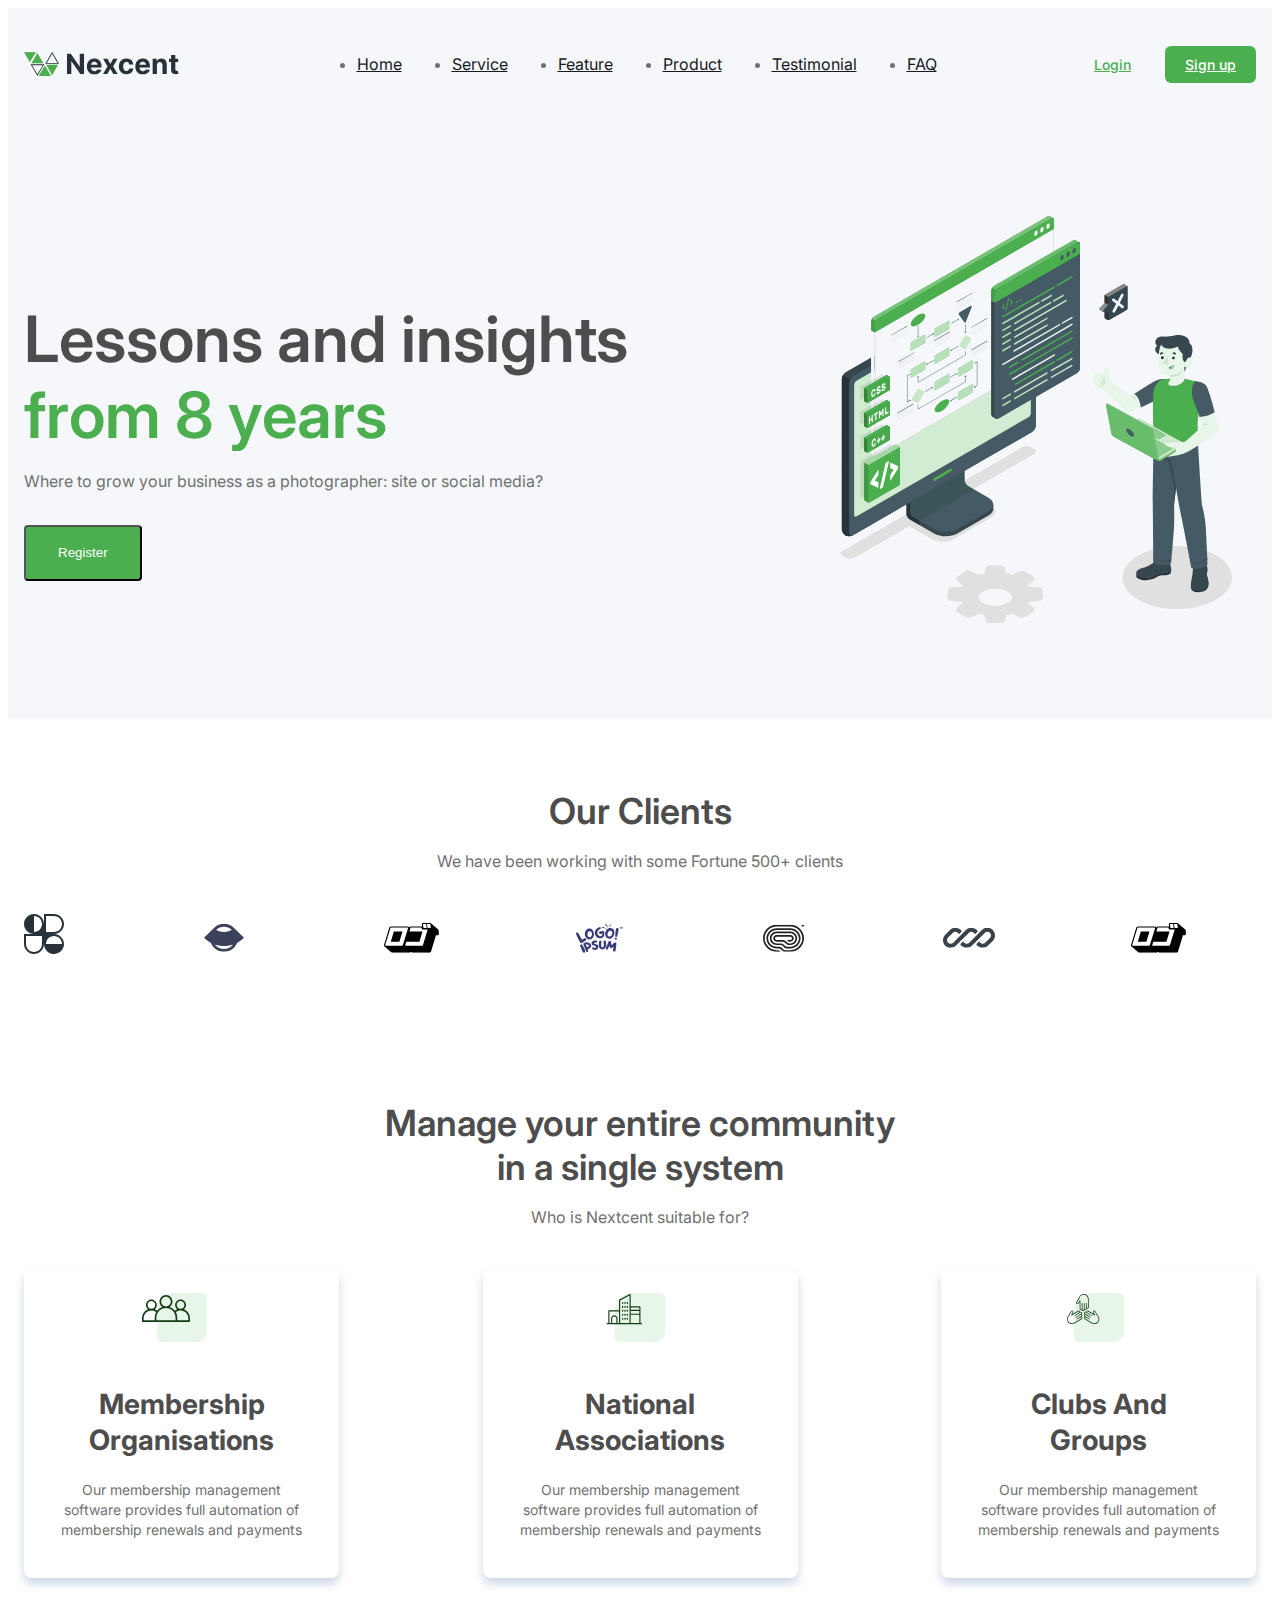
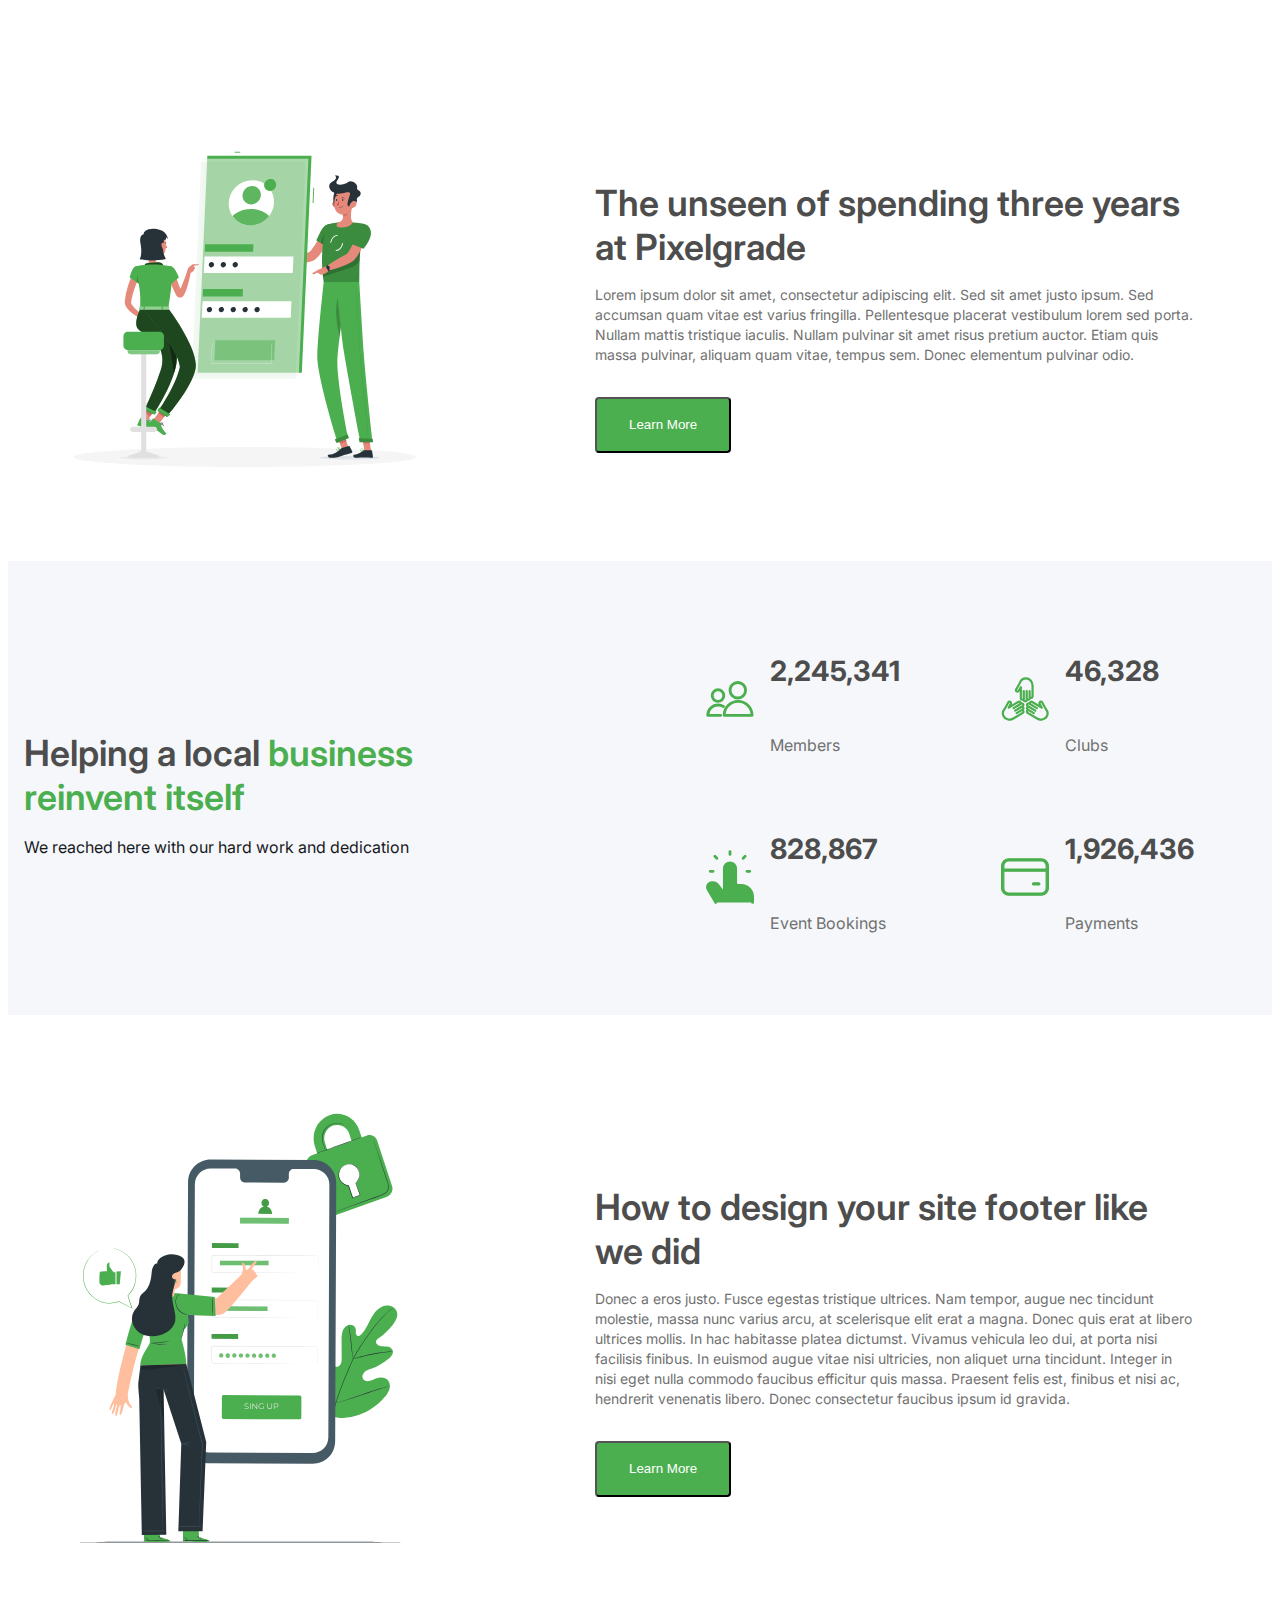
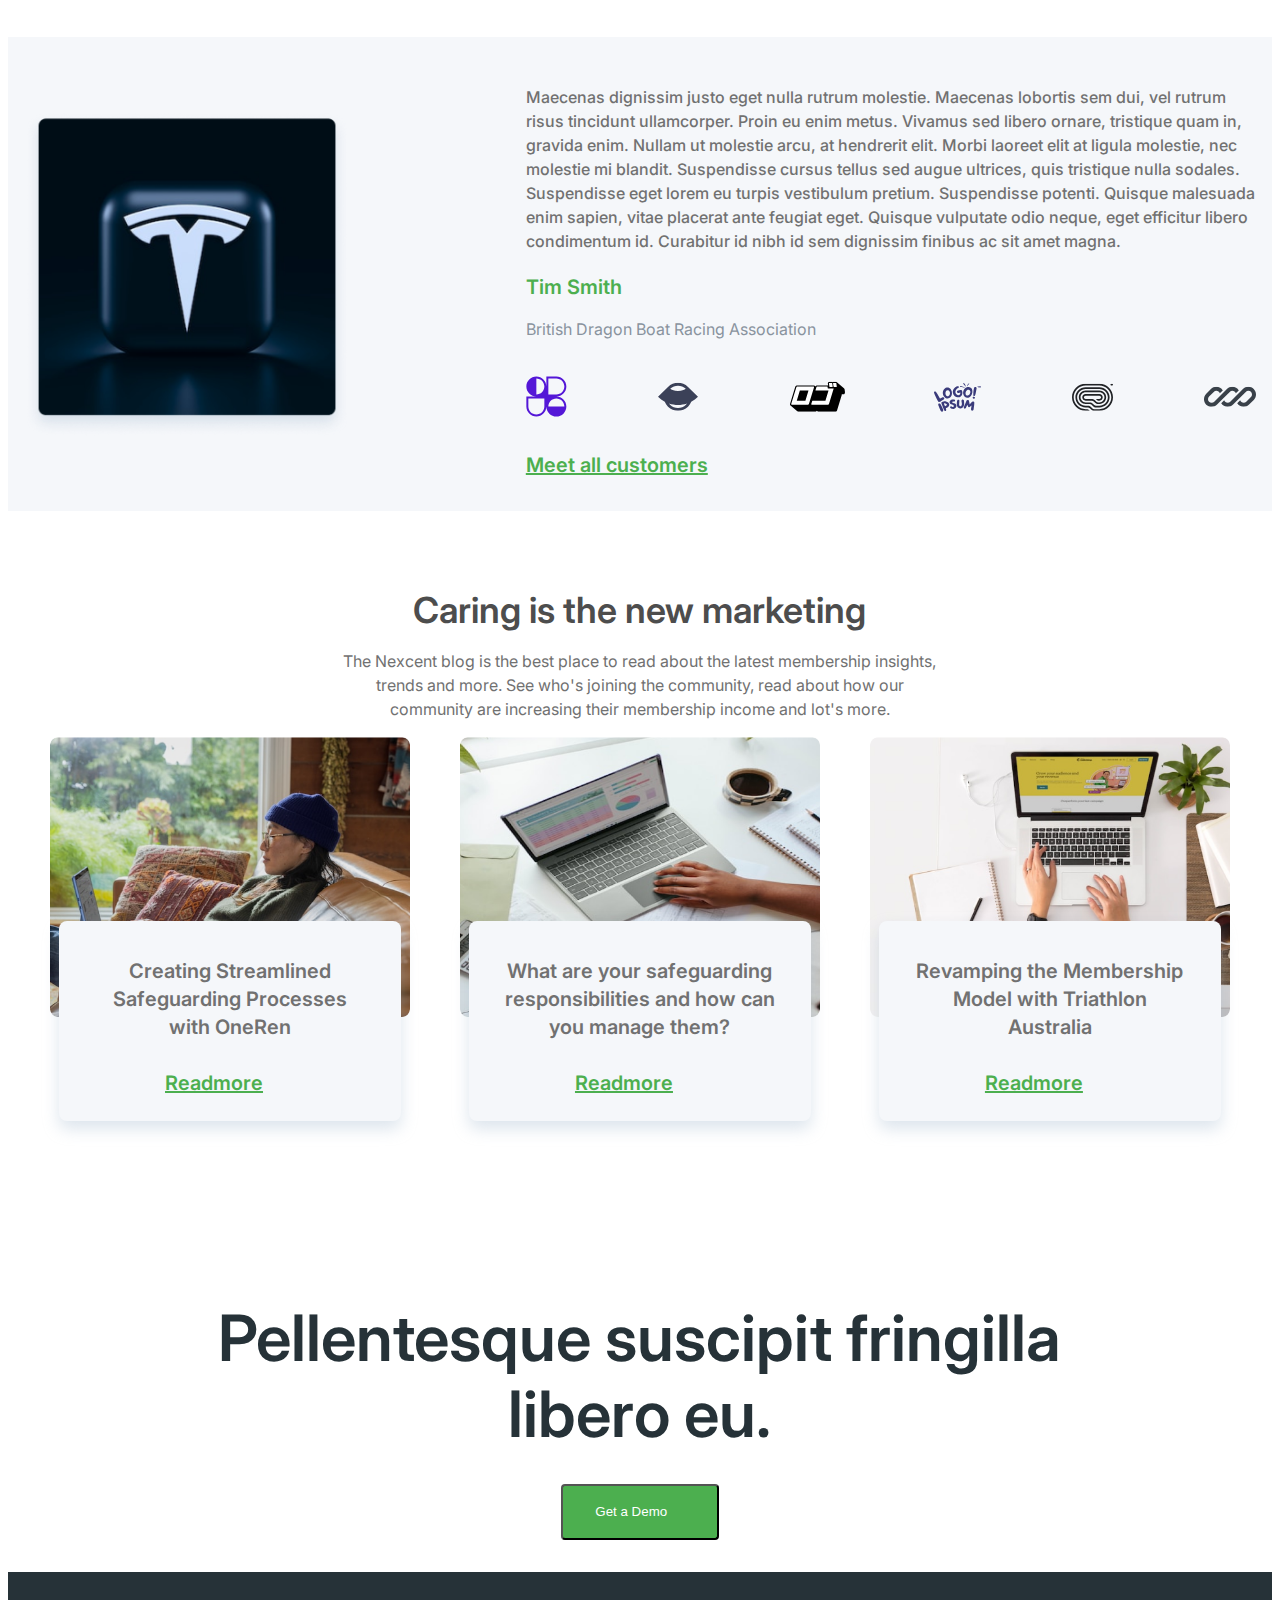
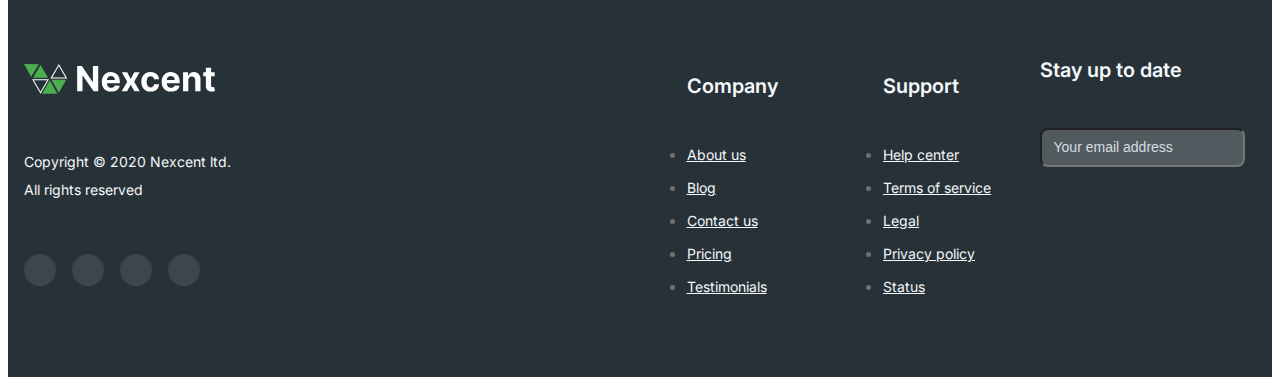
==== Nexcent/index.html @ 1ef87564 "Add files via upload" ====
<!DOCTYPE html>
<html lang="en">
    <head>
        <meta charset="UTF-8">
        <meta name="viewport" content="width=device-width, initial-scale=1.0">
        <link rel="stylesheet" href="css/style.css">
        <title>Nexcentt</title>
    </head>
    <body>
        <div class="wrapper">
            <header class="header" id="header-logo">
                <div class="header__container">
                    <img src="img/icons/Logo.svg" alt="logo"
                        class="header__logo">
                    <nav class="header__menu menu">
                        <ul class="menu__list">
                            <li class="menu__item">
                                <a href="#" class="menu__link">Home</a>
                            </li>
                            <li class="menu__item">
                                <a href="#" class="menu__link">Service</a>
                            </li>
                            <li class="menu__item">
                                <a href="#" class="menu__link">Feature</a>
                            </li>
                            <li class="menu__item">
                                <a href="#" class="menu__link">Product</a>
                            </li>
                            <li class="menu__item">
                                <a href="#" class="menu__link">Testimonial</a>
                            </li>
                            <li class="menu__item">
                                <a href="#" class="menu__link">FAQ</a>
                            </li>
                        </ul>
                    </nav>
                    <div class="header__burger">
                        <span></span>
                    </div>
                    <div class="header__login">
                        <a href="#" class="login">Login</a>
                        <a href="#" class="sign-up">Sign up</a>
                    </div>
                </div>
            </header>
            <main class="page">
                <section class="page__hero hero">
                    <div class="hero__container">
                        <div class="hero__info">
                            <h1 class="hero__title">Lessons and insights <span
                                    class="hero__title--span">from 8
                                    years</span></h1>
                            <p class="hero__text">Where to grow your business as
                                a photographer: site or social media?</p>
                            <button class="hero__button">Register</button>
                        </div>
                        <img src="img/Illustration.svg" alt="main img"
                            class="hero__img">
                    </div>
                </section>
                <section class="page__clients clients">
                    <div class="clients__container">
                        <div class="clients__info">
                            <h2 class="clients__title">Our Clients</h2>
                            <p class="clients__text">We have been working with
                                some Fortune 500+ clients</p>
                        </div>
                        <div class="clients__icons">
                            <a href="#" class="clients__icon">
                                <img src="img/icons/icon1.svg" alt="icon"
                                    class="clients__img">
                            </a>
                            <a href="#" class="clients__icon">
                                <img src="img/icons/icon2.svg" alt="icon"
                                    class="clients__img">
                            </a>
                            <a href="#" class="clients__icon">
                                <img src="img/icons/icon3.svg" alt="icon"
                                    class="clients__img">
                            </a>
                            <a href="#" class="clients__icon">
                                <img src="img/icons/icon4.svg" alt="icon"
                                    class="clients__img">
                            </a>
                            <a href="#" class="clients__icon">
                                <img src="img/icons/icon5.svg" alt="icon"
                                    class="clients__img">
                            </a>
                            <a href="#" class="clients__icon">
                                <img src="img/icons/icon6.svg" alt="icon"
                                    class="clients__img">
                            </a>
                            <a href="#" class="clients__icon">
                                <img src="img/icons/icon3.svg" alt="icon"
                                    class="clients__img">
                            </a>
                        </div>
                    </div>
                </section>
                <section class="page__comunity community">
                    <div class="community__container">
                        <div class="community__info">
                            <h2 class="community__title">Manage your entire
                                community in a single system</h2>
                            <p class="community__text">Who is Nextcent suitable
                                for?</p>
                        </div>
                        <div class="community__columns">
                            <div class="column">
                                <div class="column__shape">
                                    <img src="img/icons/people.svg"
                                        alt="people icon" class="column__icon">
                                </div>
                                <h3 class="column__title">Membership
                                    Organisations</h3>
                                <p class="column__text">Our membership
                                    management software provides full automation
                                    of membership renewals and payments</p>
                            </div>
                            <div class="column">
                                <div class="column__shape">
                                    <img src="img/icons/buildings.svg"
                                        alt="buildings icon"
                                        class="column__icon">
                                </div>
                                <h3 class="column__title">National
                                    Associations</h3>
                                <p class="column__text">Our membership
                                    management software provides full automation
                                    of membership renewals and payments</p>
                            </div>
                            <div class="column">
                                <div class="column__shape">
                                    <img src="img/icons/hands.svg"
                                        alt="hands icon" class="column__icon">
                                </div>
                                <h3 class="column__title">Clubs And Groups</h3>
                                <p class="column__text">Our membership
                                    management software provides full automation
                                    of membership renewals and payments</p>
                            </div>
                        </div>
                    </div>
                </section>
                <section class="page__info info">
                    <div class="info__container">
                        <img src="img/mobile-login.svg" alt="login image"
                            class="info__img">
                        <div class="info__info">
                            <h2 class="info__title">The unseen of spending three
                                years at Pixelgrade</h2>
                            <p class="info__text">Lorem ipsum dolor sit amet,
                                consectetur adipiscing elit. Sed sit amet justo
                                ipsum. Sed accumsan quam vitae est varius
                                fringilla. Pellentesque placerat vestibulum
                                lorem sed porta. Nullam mattis tristique
                                iaculis. Nullam pulvinar sit amet risus pretium
                                auctor. Etiam quis massa pulvinar, aliquam quam
                                vitae, tempus sem. Donec elementum pulvinar
                                odio.
                            </p>
                            <button class="info__button">Learn More</button>
                        </div>
                    </div>
                </section>
                <section class="page__business business">
                    <div class="business__container">
                        <div class="business__text">
                            <h2 class="business__title">Helping a local
                                <span>business reinvent itself</span></h2>
                            <p class="business__subtitle">We reached here with
                                our hard work and dedication</p>
                        </div>
                        <div class="business__info">
                            <div class="group">
                                <img src="img/icons/two_people.svg"
                                    alt="two people" class="group__img">
                                <div class="group__info">
                                    <p class="group__number" id="members">2,245,341</p>
                                    <p class="group__text">Members</p>
                                </div>
                            </div>
                            <div class="group">
                                <img src="img/icons/green_hands.svg"
                                    alt="three hands" class="group__img">
                                <div class="group__info">
                                    <p class="group__number" id="clubs">46,328</p>
                                    <p class="group__text">Clubs</p>
                                </div>
                            </div>
                            <div class="group">
                                <img src="img/icons/finger.svg" alt="finger"
                                    class="group__img">
                                <div class="group__info">
                                    <p class="group__number" id="eventBookings">828,867</p>
                                    <p class="group__text">Event Bookings</p>
                                </div>
                            </div>
                            <div class="group">
                                <img src="img/icons/wallet.svg" alt="wallet"
                                    class="group__img">
                                <div class="group__info">
                                    <p class="group__number" id="payments">1,926,436</p>
                                    <p class="group__text">Payments</p>
                                </div>
                            </div>
                        </div>
                    </div>
                </section>
                <section class="page__info info">
                    <div class="info__container">
                        <img src="img/mobile-login2.svg" alt="login image"
                            class="info__img">
                        <div class="info__info">
                            <h2 class="info__title">How to design your site
                                footer like we did</h2>
                            <p class="info__text">Donec a eros justo. Fusce
                                egestas tristique ultrices. Nam tempor, augue
                                nec tincidunt molestie, massa nunc varius arcu,
                                at scelerisque elit erat a magna. Donec quis
                                erat at libero ultrices mollis. In hac habitasse
                                platea dictumst. Vivamus vehicula leo dui, at
                                porta nisi facilisis finibus. In euismod augue
                                vitae nisi ultricies, non aliquet urna
                                tincidunt. Integer in nisi eget nulla commodo
                                faucibus efficitur quis massa. Praesent felis
                                est, finibus et nisi ac, hendrerit venenatis
                                libero. Donec consectetur faucibus ipsum id
                                gravida.
                            </p>
                            <button class="info__button">Learn More</button>
                        </div>
                    </div>
                </section>
                <section class="page__about about">
                    <div class="about__container">
                        <img src="img/tesla.png" alt="Tesla image"
                            class="about__img">
                        <div class="about__info">
                            <p class="about__text">
                                Maecenas dignissim justo eget nulla rutrum
                                molestie. Maecenas lobortis sem dui, vel rutrum
                                risus tincidunt ullamcorper. Proin eu enim
                                metus. Vivamus sed libero ornare, tristique quam
                                in, gravida enim. Nullam ut molestie arcu, at
                                hendrerit elit. Morbi laoreet elit at ligula
                                molestie, nec molestie mi blandit. Suspendisse
                                cursus tellus sed augue ultrices, quis tristique
                                nulla sodales. Suspendisse eget lorem eu turpis
                                vestibulum pretium. Suspendisse potenti. Quisque
                                malesuada enim sapien, vitae placerat ante
                                feugiat eget. Quisque vulputate odio neque, eget
                                efficitur libero condimentum id. Curabitur id
                                nibh id sem dignissim finibus ac sit amet magna.
                            </p>
                            <h3 class="about__title">Tim Smith</h3>
                            <p class="about__subtitle">British Dragon Boat
                                Racing Association</p>
                            <div class="about__links">
                                <div class="about__icons">
                                    <img src="img/icons/icon1.1.svg" alt="logo"
                                        class="about__icon">
                                    <img src="img/icons/icon2.svg" alt="logo"
                                        class="about__icon">
                                    <img src="img/icons/icon3.svg" alt="logo"
                                        class="about__icon">
                                    <img src="img/icons/icon4.svg" alt="logo"
                                        class="about__icon">
                                    <img src="img/icons/icon5.svg" alt="logo"
                                        class="about__icon">
                                    <img src="img/icons/icon6.svg" alt="logo"
                                        class="about__icon">
                                </div>
                                <a href="#" class="about__link">Meet all
                                        customers</a>
                            </div>
                        </div>
                    </div>
                </section>
                <section class="page__marketing marketing">
                    <div class="marketing__container">
                        <div class="marketing__info">
                            <h2 class="marketing__title">Caring is the new
                                marketing</h2>
                            <p class="marketing__text">
                                The Nexcent blog is the
                                best place to read about the latest membership
                                insights, trends and more. See who's joining the
                                community, read about how our community are
                                increasing their membership income and lot's
                                more.
                            </p>
                        </div>
                        <div class="marketing__cards">
                            <div class="marketing__card card">
                                <img src="img/card1.png" alt="human" class="card__img">
                                <div class="card__info">
                                    <p class="card__text">Creating Streamlined Safeguarding Processes with OneRen</p>
                                    <a href="#" class="card__link">Readmore</a>
                                </div>
                            </div>
                            <div class="marketing__card card">
                                <img src="img/card2.png" alt="macbook" class="card__img">
                                <div class="card__info">
                                    <p class="card__text">What are your safeguarding responsibilities and how can you manage them?</p>
                                    <a href="#" class="card__link">Readmore</a>
                                </div>
                            </div>
                            <div class="marketing__card card">
                                <img src="img/card3.png" alt="macbook" class="card__img">
                                <div class="card__info">
                                    <p class="card__text">Revamping the Membership Model with Triathlon Australia</p>
                                    <a href="#" class="card__link">Readmore</a>
                                </div>
                            </div>
                        </div>
                    </div>
                </section>
                <section class="page__demo demo">
                    <div class="demo__container">
                        <h2 class="demo__title">Pellentesque suscipit fringilla libero eu.</h2>
                        <button class="demo__button">Get a Demo</button>
                    </div>
                </section>
            </main>
            <footer class="footer"> 
                <div class="footer__container">
                    <div class="footer__contacts">
                        <a href="#header-logo" class="footer__logo"><img src="img/icons/footer-logo.svg" alt="logo"></a>
                        <p class="footer__text"><span>Copyright © 2020 Nexcent ltd.</span>
                            <span>All rights reserved</span>
                        </p>
                        <div class="footer__social">
                            <a href="https://www.instagram.com/" class="footer__icon"></a>
                            <a href="https://dribbble.com/" class="footer__icon"></a>
                            <a href="https://x.com/" class="footer__icon"></a>
                            <a href="https://www.youtube.com/" class="footer__icon"></a>
                        </div>
                    </div>
                    <div class="footer__info">
                        <nav class="footer__menu menu-footer">
                            <ul class="menu-footer__list">
                                <h3 class="menu-footer__title">Company</h3>
                                <li class="menu-footer__item">
                                    <a href="" class="menu-footer__link">About us</a>
                                </li>
                                <li class="menu-footer__item">
                                    <a href="" class="menu-footer__link">Blog</a>
                                </li>
                                <li class="menu-footer__item">
                                    <a href="" class="menu-footer__link">Contact us</a>
                                </li>
                                <li class="menu-footer__item">
                                    <a href="" class="menu-footer__link">Pricing</a>
                                </li>
                                <li class="menu-footer__item">
                                    <a href="" class="menu-footer__link">Testimonials</a>
                                </li>
                            </ul>
                            <ul class="menu-footer__list">
                                <h3 class="menu-footer__title">Support</h3>
                                <li class="menu-footer__item">
                                    <a href="" class="menu-footer__link">Help center</a>
                                </li>
                                <li class="menu-footer__item">
                                    <a href="" class="menu-footer__link">Terms of service</a>
                                </li>
                                <li class="menu-footer__item">
                                    <a href="" class="menu-footer__link">Legal</a>
                                </li>
                                <li class="menu-footer__item">
                                    <a href="" class="menu-footer__link">Privacy policy</a>
                                </li>
                                <li class="menu-footer__item">
                                    <a href="" class="menu-footer__link">Status</a>
                                </li>
                            </ul>
                            <form action="#" class="menu-footer__form">
                                <h3 class="menu-footer__title">Stay up to date</h3>
                                <input type="email" placeholder="Your email address" class="menu-footer__input" id="cleanInput">
                            </form>
                        </nav>
                    </div>
                </div>
            </footer>
        </div>
        <script src="js/script.js"></script>
    </body>
</html>
---- Nexcent/css/style.css ----
@charset "UTF-8";
/* Reset CSS Import */
@import url(/css/reset.css);
/* Fonts */
@import url("https://fonts.googleapis.com/css?family=Inter:regular,500,600,700&display=swap");
/* Defoult Styles */
body {
  font-family: "Inter";
  font-size: 16px;
  color: #717171;
  font-weight: 400;
}

.wrapper {
  min-height: 100%;
  overflow: clip;
  display: -webkit-box;
  display: -ms-flexbox;
  display: flex;
  -webkit-box-orient: vertical;
  -webkit-box-direction: normal;
      -ms-flex-direction: column;
          flex-direction: column;
}

.page {
  display: -webkit-box;
  display: -ms-flexbox;
  display: flex;
  -webkit-box-flex: 1;
      -ms-flex: 1 1 auto;
          flex: 1 1 auto;
  -webkit-box-orient: vertical;
  -webkit-box-direction: normal;
      -ms-flex-direction: column;
          flex-direction: column;
}

/* Adaptive Settings */
[class*=__container] {
  max-width: 1262px;
  padding-left: 15px;
  padding-right: 15px;
  margin: 0 auto;
  -webkit-box-sizing: border-box;
          box-sizing: border-box;
}

/* Breake Points */
@media (max-width: 1200px) {
  [class*=__container] {
    max-width: 970px;
  }
}
@media (max-width: 992px) {
  [class*=__container] {
    max-width: 750px;
  }
}
@media (max-width: 767px) {
  [class*=__container] {
    max-width: none;
    padding-left: 5px;
    padding-right: 5px;
  }
}
/* Приховуємо смугу прокрутки */
/* Для Webkit-браузерів (Chrome, Safari, Opera) */
/* HEADER */
.header {
  background: #F5F7FA;
}
.header__container {
  display: -webkit-box;
  display: -ms-flexbox;
  display: flex;
  -webkit-box-pack: justify;
      -ms-flex-pack: justify;
          justify-content: space-between;
  -webkit-box-align: center;
      -ms-flex-align: center;
          align-items: center;
  padding: 30px 15px;
}
.header__login {
  display: -webkit-box;
  display: -ms-flexbox;
  display: flex;
  -webkit-column-gap: 14px;
     -moz-column-gap: 14px;
          column-gap: 14px;
}

.menu__list {
  display: -webkit-box;
  display: -ms-flexbox;
  display: flex;
  -webkit-column-gap: 50px;
     -moz-column-gap: 50px;
          column-gap: 50px;
}
.menu__item {
  -webkit-transition: all 0.3s ease;
  transition: all 0.3s ease;
}
.menu__item:hover {
  -webkit-transform: scale(1.1);
      -ms-transform: scale(1.1);
          transform: scale(1.1);
  text-shadow: 0 10px 10px;
}
.menu__link {
  color: #18191F;
}

.login {
  color: #4CAF4F;
  font-size: 14px;
  font-weight: 500;
  padding: 10px 20px;
  border-radius: 6px;
  -webkit-transition: all 0.3s ease;
  transition: all 0.3s ease;
}

.sign-up {
  color: #fff;
  font-size: 14px;
  font-weight: 500;
  padding: 10px 20px;
  border-radius: 6px;
  -webkit-transition: all 0.3s ease;
  transition: all 0.3s ease;
  background-color: #4CAF4F;
}

.login:hover {
  background-color: #4CAF4F;
  color: #fff;
}

.sign-up:hover {
  -webkit-box-shadow: 0 0 0 2px #4CAF4F inset;
          box-shadow: 0 0 0 2px #4CAF4F inset;
  background: transparent;
  color: #4CAF4F;
}

/* Burger Menu*/
.header__burger {
  width: 30px;
  height: 18px;
  display: none;
  -webkit-box-orient: vertical;
  -webkit-box-direction: normal;
      -ms-flex-direction: column;
          flex-direction: column;
  z-index: 99;
  cursor: pointer;
  -webkit-box-pack: center;
      -ms-flex-pack: center;
          justify-content: center;
  -webkit-box-align: center;
      -ms-flex-align: center;
          align-items: center;
  position: relative;
}

.header__burger span {
  height: 2px;
  width: 100%;
  background-color: #18191F;
  -webkit-transition: all 0.3 ease-in;
  transition: all 0.3 ease-in;
}

.header__burger::before,
.header__burger::after {
  content: "";
  height: 2px;
  background-color: #18191F;
  position: absolute;
  width: 100%;
  -webkit-transition: all 0.3s ease-in;
  transition: all 0.3s ease-in;
}

.header__burger::before {
  top: 0px;
}

.header__burger::after {
  bottom: 0px;
}

.header__burger.active span {
  -webkit-transform: scale(0);
      -ms-transform: scale(0);
          transform: scale(0);
}

.header__burger.active::before {
  top: 50%;
  -webkit-transform: rotate(-45deg) translate(0, -50%);
      -ms-transform: rotate(-45deg) translate(0, -50%);
          transform: rotate(-45deg) translate(0, -50%);
}

.header__burger.active::after {
  top: 50%;
  -webkit-transform: rotate(45deg) translate(0, 50%);
      -ms-transform: rotate(45deg) translate(0, 50%);
          transform: rotate(45deg) translate(0, 50%);
}

@media (max-width: 992px) {
  .header__burger {
    display: -webkit-box;
    display: -ms-flexbox;
    display: flex;
  }
  .header__menu {
    display: none;
    -webkit-box-orient: vertical;
    -webkit-box-direction: normal;
        -ms-flex-direction: column;
            flex-direction: column;
    position: fixed;
    width: 100%;
    height: 100%;
    -webkit-box-align: center;
        -ms-flex-align: center;
            align-items: center;
    -webkit-box-pack: center;
        -ms-flex-pack: center;
            justify-content: center;
    top: 0;
    right: 0;
    left: 0;
    bottom: 0;
    z-index: 50;
    background-color: #4caf4f;
  }
  .header__menu.open {
    display: -webkit-box;
    display: -ms-flexbox;
    display: flex;
  }
  .menu__list {
    display: -webkit-box;
    display: -ms-flexbox;
    display: flex;
    -webkit-box-orient: vertical;
    -webkit-box-direction: normal;
        -ms-flex-direction: column;
            flex-direction: column;
    gap: 20px;
    -webkit-box-align: center;
        -ms-flex-align: center;
            align-items: center;
    -webkit-box-pack: center;
        -ms-flex-pack: center;
            justify-content: center;
    text-align: center;
  }
  .menu__link {
    font-size: 44px;
    font-weight: 700;
    text-transform: uppercase;
  }
}
@media (max-width: 767px) {
  .header__container {
    display: -webkit-box;
    display: -ms-flexbox;
    display: flex;
    -webkit-box-orient: vertical;
    -webkit-box-direction: normal;
        -ms-flex-direction: column;
            flex-direction: column;
    row-gap: 20px;
  }
  .menu__list {
    display: -webkit-box;
    display: -ms-flexbox;
    display: flex;
    row-gap: 5px;
    -webkit-box-orient: vertical;
    -webkit-box-direction: normal;
        -ms-flex-direction: column;
            flex-direction: column;
  }
}
@media (max-width: 1200px) {
  .menu__list {
    display: -webkit-box;
    display: -ms-flexbox;
    display: flex;
    -webkit-column-gap: 25px;
       -moz-column-gap: 25px;
            column-gap: 25px;
  }
}
/* HERO SECTION */
.page__hero {
  background: #F5F7FA;
}

.hero__container {
  display: -webkit-box;
  display: -ms-flexbox;
  display: flex;
  -webkit-box-pack: justify;
      -ms-flex-pack: justify;
          justify-content: space-between;
  -webkit-box-align: center;
      -ms-flex-align: center;
          align-items: center;
  padding: 96px 15px;
}
.hero__info {
  width: 53.327922%;
}
.hero__title {
  color: #4d4d4d;
  font-size: 64px;
  font-weight: 600;
  line-height: 76px;
  margin-bottom: 16px;
}
.hero__title--span {
  color: #4CAF4F;
}
.hero__text {
  color: #717171;
  font-size: 16px;
  font-weight: 400;
  line-height: 24px;
  margin-bottom: 32px;
}
.hero__button {
  border-radius: 4px;
  background: #4CAF4F;
  color: #FFF;
  font-weight: 500;
  line-height: 24px;
  padding: 14px 32px;
  -webkit-transition: all 0.3s ease;
  transition: all 0.3s ease;
}
.hero__button:hover {
  -webkit-box-shadow: 0 0 0 2px #4CAF4F inset;
          box-shadow: 0 0 0 2px #4CAF4F inset;
  background-color: transparent;
  color: #4CAF4F;
}
.hero__img {
  margin-right: 24px;
}

@media (max-width: 767px) {
  .hero__container {
    display: -webkit-box;
    display: -ms-flexbox;
    display: flex;
    -webkit-box-orient: vertical;
    -webkit-box-direction: normal;
        -ms-flex-direction: column;
            flex-direction: column;
    text-align: center;
    row-gap: 30px;
  }
  .hero__info {
    width: 80%;
    padding: 0;
  }
  .hero__img {
    width: 80%;
    display: -webkit-box;
    display: -ms-flexbox;
    display: flex;
    margin: 0 auto;
    margin-bottom: 48px;
  }
}
/* PAGE CLIENTS */
.clients__container {
  padding: 40px 15px;
}
.clients__info {
  text-align: center;
}
.clients__title {
  color: #4D4D4D;
  font-size: 36px;
  font-weight: 600;
  line-height: 44px;
  margin-bottom: 8px;
  text-transform: capitalize;
}
.clients__text {
  line-height: 24px;
  margin-bottom: 16px;
}
.clients__icons {
  display: -webkit-box;
  display: -ms-flexbox;
  display: flex;
  -webkit-column-gap: 136px;
     -moz-column-gap: 136px;
          column-gap: 136px;
  padding: 25px 0;
}
.clients__img {
  -webkit-transition: all 0.3s ease;
  transition: all 0.3s ease;
}

.clients__img:hover {
  -webkit-transform: scale(1.15);
      -ms-transform: scale(1.15);
          transform: scale(1.15);
}

@media (max-width: 1200px) {
  .clients__icons {
    display: grid;
    grid-template-columns: repeat(3, 1fr);
    gap: 50px;
  }
  .clients__icon {
    display: grid;
    justify-items: center;
  }
  .clients__icon:nth-child(1) {
    grid-column: 1;
    grid-row: 1;
  }
  .clients__icon:nth-child(2) {
    grid-column: 1;
    grid-row: 2;
  }
  .clients__icon:nth-child(3) {
    grid-column: 2;
    grid-row: 1;
  }
  .clients__icon:nth-child(4) {
    grid-column: 2;
    grid-row: 2;
  }
  .clients__icon:nth-child(5) {
    grid-column: 2;
    grid-row: 3;
  }
  .clients__icon:nth-child(6) {
    grid-column: 3;
    grid-row: 1;
  }
  .clients__icon:nth-child(7) {
    grid-column: 3;
    grid-row: 2;
  }
}
/* Community */
.community__container {
  padding: 40px 15px 66px 15px;
}
.community__info {
  width: 43.18542%; /* 545px/1262 */
  text-align: center;
  margin: 0 auto;
}
.community__title {
  color: #4D4D4D;
  font-size: 36px;
  font-weight: 600;
  line-height: 44px;
  margin-bottom: 8px;
}
.community__text {
  line-height: 24px;
  margin-bottom: 40px;
}
.community__columns {
  display: -webkit-box;
  display: -ms-flexbox;
  display: flex;
  -webkit-box-pack: justify;
      -ms-flex-pack: justify;
          justify-content: space-between;
}

.column {
  width: 251px;
  display: -webkit-box;
  display: -ms-flexbox;
  display: flex;
  -webkit-box-orient: vertical;
  -webkit-box-direction: normal;
      -ms-flex-direction: column;
          flex-direction: column;
  -webkit-box-align: center;
      -ms-flex-align: center;
          align-items: center;
  padding: 24px 32px;
  border-radius: 8px;
  -webkit-box-shadow: 0px 6px 10px 0px rgba(171, 190, 209, 0.6);
          box-shadow: 0px 6px 10px 0px rgba(171, 190, 209, 0.6);
  -webkit-transition: all 0.4s ease;
  transition: all 0.4s ease;
}
.column__shape {
  width: 50px;
  height: 49px;
  border-radius: 18px 5px 10px 5px;
  background-color: #E8F5E9;
  margin-bottom: 16px;
}
.column__icon {
  margin-top: -8px;
  margin-left: -15px;
  -webkit-transition: all 1s ease-in-out;
  transition: all 1s ease-in-out;
}
.column__title {
  color: #4D4D4D;
  font-size: 28px;
  font-weight: 700;
  line-height: 36px;
  text-align: center;
  width: 231px;
  margin-bottom: 8px;
}
.column__text {
  color: #717171;
  text-align: center;
  font-size: 14px;
  line-height: 20px;
}

.column:hover {
  -webkit-transform: scale(1.1);
      -ms-transform: scale(1.1);
          transform: scale(1.1);
}

.column:hover .column__icon {
  margin: 0;
  -webkit-transform: rotate(360deg);
      -ms-transform: rotate(360deg);
          transform: rotate(360deg);
}

@media (max-width: 1200px) {
  .community__columns {
    -webkit-column-gap: 30px;
       -moz-column-gap: 30px;
            column-gap: 30px;
  }
}
@media (max-width: 992px) {
  .community__columns {
    display: -webkit-box;
    display: -ms-flexbox;
    display: flex;
    -webkit-box-orient: vertical;
    -webkit-box-direction: normal;
        -ms-flex-direction: column;
            flex-direction: column;
    row-gap: 50px;
    -webkit-box-align: center;
        -ms-flex-align: center;
            align-items: center;
  }
  .community__info {
    margin-bottom: 50px;
  }
}
@media (max-width: 767px) {
  .community__title {
    width: 90%;
  }
}
/* Info Section */
.info__container {
  padding: 94px 15px;
  display: -webkit-box;
  display: -ms-flexbox;
  display: flex;
  -webkit-box-pack: justify;
      -ms-flex-pack: justify;
          justify-content: space-between;
  -webkit-box-align: center;
      -ms-flex-align: center;
          align-items: center;
}
.info__info {
  width: 53.652597%;
}
.info__title {
  color: #4D4D4D;
  font-size: 36px;
  font-style: normal;
  font-weight: 600;
  line-height: 44px;
  width: 90.922844%;
  margin-bottom: 16px;
}
.info__text {
  color: #717171;
  font-size: 14px;
  line-height: 20px;
  width: 90.922844%;
  margin-bottom: 32px;
}
.info__button {
  border-radius: 4px;
  background-color: #4CAF4F;
  padding: 14px 32px;
  color: #FFF;
  font-weight: 500;
  line-height: 24px;
  -webkit-transition: all 0.3s ease;
  transition: all 0.3s ease;
}
.info__button:hover {
  -webkit-box-shadow: 0 0 0 2px #4CAF4F inset;
          box-shadow: 0 0 0 2px #4CAF4F inset;
  background-color: transparent;
  color: #4CAF4F;
}

@media (max-width: 767px) {
  .info__container {
    display: -webkit-box;
    display: -ms-flexbox;
    display: flex;
    -webkit-box-orient: vertical;
    -webkit-box-direction: normal;
        -ms-flex-direction: column;
            flex-direction: column;
    -webkit-box-pack: center;
        -ms-flex-pack: center;
            justify-content: center;
    -webkit-box-align: center;
        -ms-flex-align: center;
            align-items: center;
    text-align: center;
    row-gap: 20px;
  }
  .info__text, .info__title {
    width: 100%;
  }
}
/* Business Section */
.business {
  background: #F5F7FA;
}
.business__container {
  display: -webkit-box;
  display: -ms-flexbox;
  display: flex;
  -webkit-box-align: center;
      -ms-flex-align: center;
          align-items: center;
  -webkit-box-pack: justify;
      -ms-flex-pack: justify;
          justify-content: space-between;
  padding: 64px 15px;
}
.business__text {
  width: 32.329635%;
}
.business__title {
  color: #4D4D4D;
  font-size: 36px;
  font-weight: 600;
  line-height: 44px;
  margin-bottom: 8px;
}
.business__title span {
  color: #4CAF4F;
}
.business__subtitle {
  color: #18191F;
  line-height: 24px;
}
.business__info {
  display: grid;
  grid-template-columns: 1fr 1fr;
  gap: 30px 40px;
}

.group {
  display: -webkit-box;
  display: -ms-flexbox;
  display: flex;
  width: 255px;
}
.group__img {
  margin-right: 16px;
}
.group__info {
  display: -webkit-box;
  display: -ms-flexbox;
  display: flex;
  -webkit-box-orient: vertical;
  -webkit-box-direction: normal;
      -ms-flex-direction: column;
          flex-direction: column;
}
.group__number {
  color: #4D4D4D;
  font-size: 28px;
  font-weight: 700;
  line-height: 36px;
}
.group__text {
  color: #717171;
  line-height: 24px;
}

@media (max-width: 992px) {
  .business__container {
    -webkit-box-orient: vertical;
    -webkit-box-direction: normal;
        -ms-flex-direction: column;
            flex-direction: column;
    text-align: center;
    row-gap: 60px;
  }
  .business__text {
    width: 100%;
  }
}
@media (max-width: 767px) {
  .business__text {
    width: 70%;
  }
}
@media (max-width: 640px) {
  .business__info {
    grid-template-columns: 1fr;
  }
}
/* About Section */
.page__about {
  background: #F5F7FA;
}

.about__container {
  display: -webkit-box;
  display: -ms-flexbox;
  display: flex;
  -webkit-box-align: center;
      -ms-flex-align: center;
          align-items: center;
  -webkit-box-pack: justify;
      -ms-flex-pack: justify;
          justify-content: space-between;
  padding: 32px 15px;
}
.about__img {
  border-radius: 8px;
  width: 326px;
  height: 326px;
}
.about__info {
  width: 59.270998%; /* 748/1262 */
}
.about__text {
  color: #717171;
  font-weight: 500;
  line-height: 24px;
  margin-bottom: 16px;
}
.about__title {
  color: #4CAF4F;
  font-size: 20px;
  font-weight: 600;
  line-height: 28px;
  margin-bottom: 8px;
}
.about__subtitle {
  color: #89939E;
  line-height: 24px;
  margin-bottom: 32px;
}
.about__links {
  width: 100%; /* 748/1262 */
  display: -webkit-box;
  display: -ms-flexbox;
  display: flex;
  -webkit-box-align: center;
      -ms-flex-align: center;
          align-items: center;
  -webkit-box-pack: justify;
      -ms-flex-pack: justify;
          justify-content: space-between;
}
.about__icons {
  width: 65.909091%; /* 493/748 */
  display: -webkit-box;
  display: -ms-flexbox;
  display: flex;
  -webkit-box-align: center;
      -ms-flex-align: center;
          align-items: center;
  -webkit-box-pack: justify;
      -ms-flex-pack: justify;
          justify-content: space-between;
}
.about__icon {
  -webkit-transition: all 0.3s ease;
  transition: all 0.3s ease;
}
.about__icon:hover {
  -webkit-transform: scale(1.15);
      -ms-transform: scale(1.15);
          transform: scale(1.15);
}
.about__link {
  color: #4CAF4F;
  font-size: 20px;
  font-weight: 600;
  line-height: 28px;
  background: url(/img/icons/right-arrow.svg) no-repeat right center;
  padding-right: 32px;
  -webkit-transition: all 0.3s ease;
  transition: all 0.3s ease;
}
.about__link:hover {
  -webkit-transform: scale(1.05);
      -ms-transform: scale(1.05);
          transform: scale(1.05);
}

@media (max-width: 1290px) {
  .about__links {
    -webkit-box-orient: vertical;
    -webkit-box-direction: normal;
        -ms-flex-direction: column;
            flex-direction: column;
    -webkit-box-align: start;
        -ms-flex-align: start;
            align-items: flex-start;
    row-gap: 30px;
  }
  .about__icons {
    width: 100%;
  }
}
@media (max-width: 992px) {
  .about__container {
    -webkit-box-orient: vertical;
    -webkit-box-direction: normal;
        -ms-flex-direction: column;
            flex-direction: column;
    text-align: center;
    row-gap: 30px;
  }
  .about__links {
    -webkit-box-align: center;
        -ms-flex-align: center;
            align-items: center;
  }
}
@media (max-width: 767px) {
  .about__icons {
    display: grid;
    grid-template-columns: repeat(3, 1fr);
    grid-template-rows: 1fr 1fr;
    justify-items: center;
  }
}
@media (max-width: 430px) {
  .about__icons {
    display: grid;
    grid-template-columns: 1fr 1fr;
    grid-template-rows: repeat(3, 1fr);
    gap: 10px;
    justify-items: center;
  }
}
/* Marketing Sektion */
.marketing__container {
  text-align: center;
  display: -webkit-box;
  display: -ms-flexbox;
  display: flex;
  -webkit-box-orient: vertical;
  -webkit-box-direction: normal;
      -ms-flex-direction: column;
          flex-direction: column;
  -webkit-box-align: center;
      -ms-flex-align: center;
          align-items: center;
  padding: 48px 15px 94.6px 15px;
}
.marketing__info {
  width: 49.84%;
}
.marketing__title {
  color: #4D4D4D;
  font-size: 36px;
  font-weight: 600;
  line-height: 122%;
  margin-bottom: 8px;
}
.marketing__text {
  color: #717171;
  line-height: 24px;
  margin-bottom: 16px;
  width: 100%;
}
.marketing__cards {
  display: -webkit-box;
  display: -ms-flexbox;
  display: flex;
  -webkit-box-pack: space-evenly;
      -ms-flex-pack: space-evenly;
          justify-content: space-evenly;
  -webkit-column-gap: 24px;
     -moz-column-gap: 24px;
          column-gap: 24px;
}
.marketing__card {
  display: -webkit-box;
  display: -ms-flexbox;
  display: flex;
  -webkit-box-orient: vertical;
  -webkit-box-direction: normal;
      -ms-flex-direction: column;
          flex-direction: column;
  -webkit-box-align: center;
      -ms-flex-align: center;
          align-items: center;
  width: 29.21%;
}

.card__img {
  border-radius: 8px;
  width: 100%;
}
.card__info {
  border-radius: 8px;
  background-color: #F5F7FA;
  -webkit-box-shadow: 0px 8px 16px 0px rgba(171, 190, 209, 0.4);
          box-shadow: 0px 8px 16px 0px rgba(171, 190, 209, 0.4);
  margin-top: -96px;
  position: relative;
  z-index: 100;
  padding: 16px 16px 24px 16px;
  width: 86.141304%; /* 317/368 */
  -webkit-animation: cursorOut 0.3s ease-out;
          animation: cursorOut 0.3s ease-out;
  display: -webkit-box;
  display: -ms-flexbox;
  display: flex;
  -webkit-box-orient: vertical;
  -webkit-box-direction: normal;
      -ms-flex-direction: column;
          flex-direction: column;
  -webkit-box-align: center;
      -ms-flex-align: center;
          align-items: center;
  height: 160px;
  -webkit-box-pack: justify;
      -ms-flex-pack: justify;
          justify-content: space-between;
}
@-webkit-keyframes cursorIn {
  50% {
    -webkit-transform: scale(1.15);
            transform: scale(1.15);
  }
  100% {
    -webkit-transform: scale(1.1);
            transform: scale(1.1);
  }
}
@keyframes cursorIn {
  50% {
    -webkit-transform: scale(1.15);
            transform: scale(1.15);
  }
  100% {
    -webkit-transform: scale(1.1);
            transform: scale(1.1);
  }
}
@-webkit-keyframes cursorOut {
  0% {
    -webkit-transform: scale(1.1);
            transform: scale(1.1);
  }
  100% {
    -webkit-transform: scale(1);
            transform: scale(1);
  }
}
@keyframes cursorOut {
  0% {
    -webkit-transform: scale(1.1);
            transform: scale(1.1);
  }
  100% {
    -webkit-transform: scale(1);
            transform: scale(1);
  }
}
.card__info:hover {
  -webkit-animation: cursorIn 0.7s ease-out forwards;
          animation: cursorIn 0.7s ease-out forwards;
}
.card__text {
  color: #717171;
  text-align: center;
  font-size: 20px;
  font-weight: 600;
  line-height: 140%;
  width: 89.905363%; /* 285/317 */
}
.card__link {
  color: #4CAF4F;
  font-size: 20px;
  font-weight: 600;
  line-height: 140%;
  background: url(/img/icons/right-arrow.svg) no-repeat right center;
  padding-right: 32px;
}

@media (max-width: 1200px) {
  .marketing__container {
    row-gap: 20px;
  }
  .marketing__cards {
    display: -webkit-box;
    display: -ms-flexbox;
    display: flex;
    -webkit-box-orient: vertical;
    -webkit-box-direction: normal;
        -ms-flex-direction: column;
            flex-direction: column;
    -webkit-box-align: center;
        -ms-flex-align: center;
            align-items: center;
    -webkit-box-pack: center;
        -ms-flex-pack: center;
            justify-content: center;
    row-gap: 40px;
  }
  .marketing__info {
    margin-bottom: 30px;
  }
  .marketing__card {
    width: 70%; /* 368/1200 */
  }
  .card__img {
    width: 100%;
  }
}
@media (max-width: 767px) {
  .card__text {
    font-size: 16px;
  }
  .card__info {
    width: 70%;
  }
}
/* Demo Section */
.demo__container {
  display: -webkit-box;
  display: -ms-flexbox;
  display: flex;
  -webkit-box-orient: vertical;
  -webkit-box-direction: normal;
      -ms-flex-direction: column;
          flex-direction: column;
  -webkit-box-align: center;
      -ms-flex-align: center;
          align-items: center;
  text-align: center;
  padding: 32px 15px;
}
.demo__title {
  color: #263238;
  text-align: center;
  font-size: 64px;
  font-weight: 600;
  line-height: 76px; /* 118.75% */
  margin-bottom: 32px;
  width: 69.492868%; /* 877/1262 */
}
.demo__button {
  border-radius: 4px;
  background: url(/img/icons/white-arrow.svg) no-repeat 125px center, #4CAF4F;
  padding: 14px 49.56px 14px 32px;
  color: #FFF;
  font-weight: 500;
  line-height: 24px; /* 150% */
  -webkit-transition: all 0.3s ease;
  transition: all 0.3s ease;
}
.demo__button:hover {
  -webkit-box-shadow: 0 0 0 2px #4CAF4F inset;
          box-shadow: 0 0 0 2px #4CAF4F inset;
  background: url(/img/icons/green-arrow.svg) no-repeat 125px center, transparent;
  color: #4CAF4F;
}

/* Footer */
.footer {
  background-color: #263238;
}
.footer__container {
  display: -webkit-box;
  display: -ms-flexbox;
  display: flex;
  -webkit-box-pack: justify;
      -ms-flex-pack: justify;
          justify-content: space-between;
  -webkit-box-align: center;
      -ms-flex-align: center;
          align-items: center;
  padding: 64px 15px;
}
.footer__contacts {
  display: -webkit-box;
  display: -ms-flexbox;
  display: flex;
  -webkit-box-orient: vertical;
  -webkit-box-direction: normal;
      -ms-flex-direction: column;
          flex-direction: column;
  row-gap: 40px;
}
.footer__logo:hover {
  -webkit-transform: scale(1.07);
      -ms-transform: scale(1.07);
          transform: scale(1.07);
}
.footer__text {
  color: #f5f7fa;
  font-size: 14px;
  font-weight: 400;
  line-height: 143%;
  width: 211px;
}
.footer__text span:nth-child(1) {
  display: block;
  margin-bottom: 8px;
}
.footer__social {
  display: -webkit-box;
  display: -ms-flexbox;
  display: flex;
  -webkit-column-gap: 16px;
     -moz-column-gap: 16px;
          column-gap: 16px;
}
.footer__icon {
  width: 32px;
  height: 32px;
  background-color: rgba(255, 255, 255, 0.1);
  background-repeat: no-repeat;
  background-position: center;
  border-radius: 50%;
  -webkit-transition: all 0.3s ease;
  transition: all 0.3s ease;
}
.footer__icon:nth-child(1) {
  background-image: url(/img/icons/instagram.svg);
}
.footer__icon:nth-child(2) {
  background-image: url(/img/icons/dribble.svg);
}
.footer__icon:nth-child(3) {
  background-image: url(/img/icons/twitter.svg);
}
.footer__icon:nth-child(4) {
  background-image: url(/img/icons/youtube.svg);
}
.footer__icon:hover {
  -webkit-transform: scale(1.15);
      -ms-transform: scale(1.15);
          transform: scale(1.15);
}
.footer__info {
  width: 50.396825%; /* 635/1260 */
}
.menu-footer {
  display: -webkit-box;
  display: -ms-flexbox;
  display: flex;
  -webkit-box-pack: center;
      -ms-flex-pack: center;
          justify-content: center;
  -webkit-box-align: stretch;
      -ms-flex-align: stretch;
          align-items: stretch;
}
.menu-footer__list {
  width: 25.19685%; /* 160/635 */
  display: -webkit-box;
  display: -ms-flexbox;
  display: flex;
  -webkit-box-orient: vertical;
  -webkit-box-direction: normal;
      -ms-flex-direction: column;
          flex-direction: column;
  row-gap: 12px;
}
.menu-footer__title {
  font-size: 20px;
  font-weight: 600;
  line-height: 140%;
  color: #f5f7fa;
  padding-bottom: 12px;
}
.menu-footer__link {
  font-size: 14px;
  font-weight: 400;
  color: #f5f7fa;
  line-height: 143%;
}
.menu-footer__input {
  background-color: rgba(255, 255, 255, 0.2);
  background-image: url(/img/icons/send.svg);
  background-position: right 12px center;
  background-repeat: no-repeat;
  color: #d9dbe1;
  padding: 10px 12px;
  border-radius: 8px;
  margin-top: 12px;
}
.menu-footer__input::-webkit-input-placeholder {
  color: #D9DBE1;
  font-size: 14px;
  line-height: 20px;
}
.menu-footer__input::-moz-placeholder {
  color: #D9DBE1;
  font-size: 14px;
  line-height: 20px;
}
.menu-footer__input:-ms-input-placeholder {
  color: #D9DBE1;
  font-size: 14px;
  line-height: 20px;
}
.menu-footer__input::-ms-input-placeholder {
  color: #D9DBE1;
  font-size: 14px;
  line-height: 20px;
}
.menu-footer__input::placeholder {
  color: #D9DBE1;
  font-size: 14px;
  line-height: 20px;
}
@-webkit-keyframes inputAnimation {
  33% {
    -webkit-transform: scaleX(1.1);
            transform: scaleX(1.1);
  }
  67% {
    -webkit-transform: scaleY(1.2);
            transform: scaleY(1.2);
  }
  100% {
    -webkit-transform: scale(1);
            transform: scale(1);
  }
}
@keyframes inputAnimation {
  33% {
    -webkit-transform: scaleX(1.1);
            transform: scaleX(1.1);
  }
  67% {
    -webkit-transform: scaleY(1.2);
            transform: scaleY(1.2);
  }
  100% {
    -webkit-transform: scale(1);
            transform: scale(1);
  }
}
.menu-footer__input:focus {
  -webkit-animation: inputAnimation 0.7s ease;
          animation: inputAnimation 0.7s ease;
}
@media (max-width: 1200px) {
  .footer__container {
    display: -webkit-box;
    display: -ms-flexbox;
    display: flex;
    -ms-flex-pack: distribute;
        justify-content: space-around;
  }
  .menu-footer {
    -webkit-column-gap: 10px;
       -moz-column-gap: 10px;
            column-gap: 10px;
  }
}
@media (max-width: 992px) {
  .footer__container {
    display: -webkit-box;
    display: -ms-flexbox;
    display: flex;
    -webkit-box-orient: vertical;
    -webkit-box-direction: normal;
        -ms-flex-direction: column;
            flex-direction: column;
    row-gap: 40px;
  }
  .footer__contact {
    row-gap: 20px;
  }
  .footer__info {
    width: 80%;
  }
  .menu-footer {
    display: -webkit-box;
    display: -ms-flexbox;
    display: flex;
    -webkit-box-pack: center;
        -ms-flex-pack: center;
            justify-content: center;
    text-align: center;
  }
}
@media (max-width: 767px) {
  .menu-footer {
    display: -webkit-box;
    display: -ms-flexbox;
    display: flex;
    -webkit-box-orient: vertical;
    -webkit-box-direction: normal;
        -ms-flex-direction: column;
            flex-direction: column;
    -webkit-box-pack: center;
        -ms-flex-pack: center;
            justify-content: center;
    -webkit-box-align: center;
        -ms-flex-align: center;
            align-items: center;
    row-gap: 10px;
  }
}
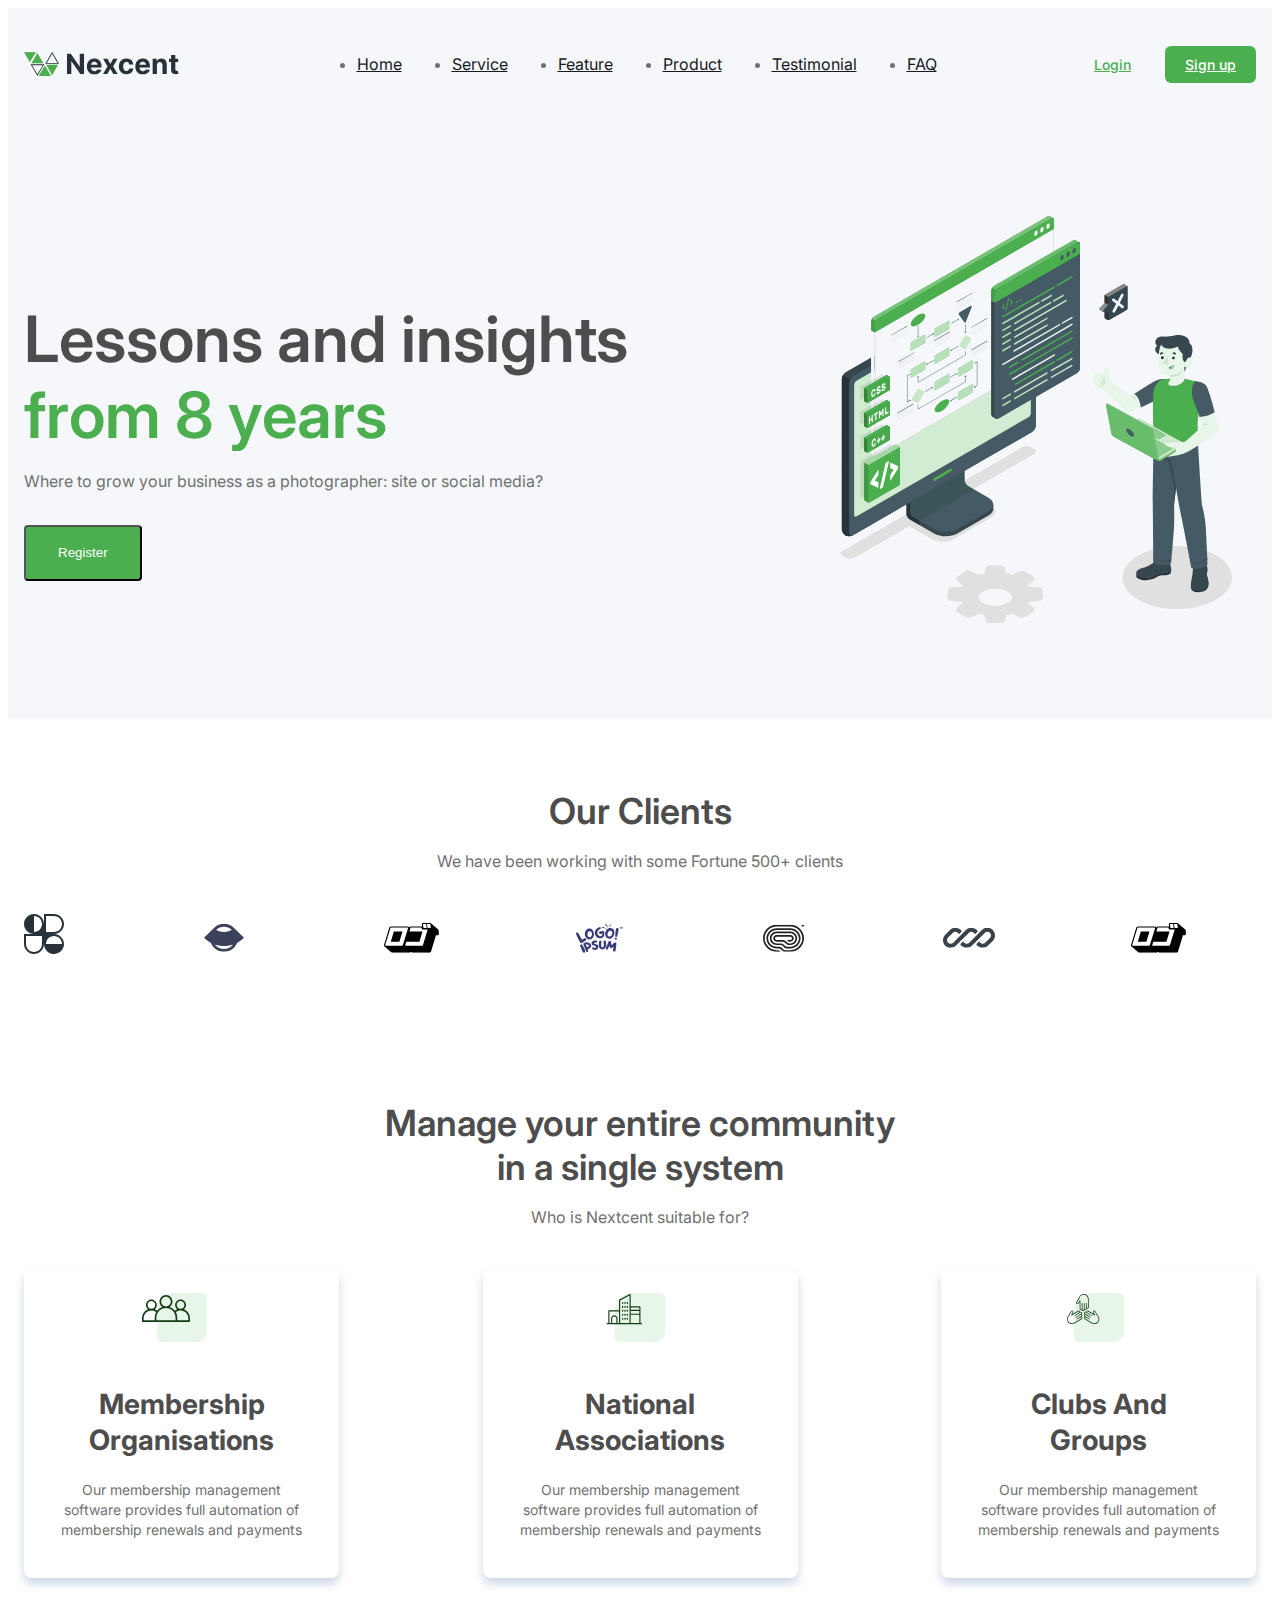
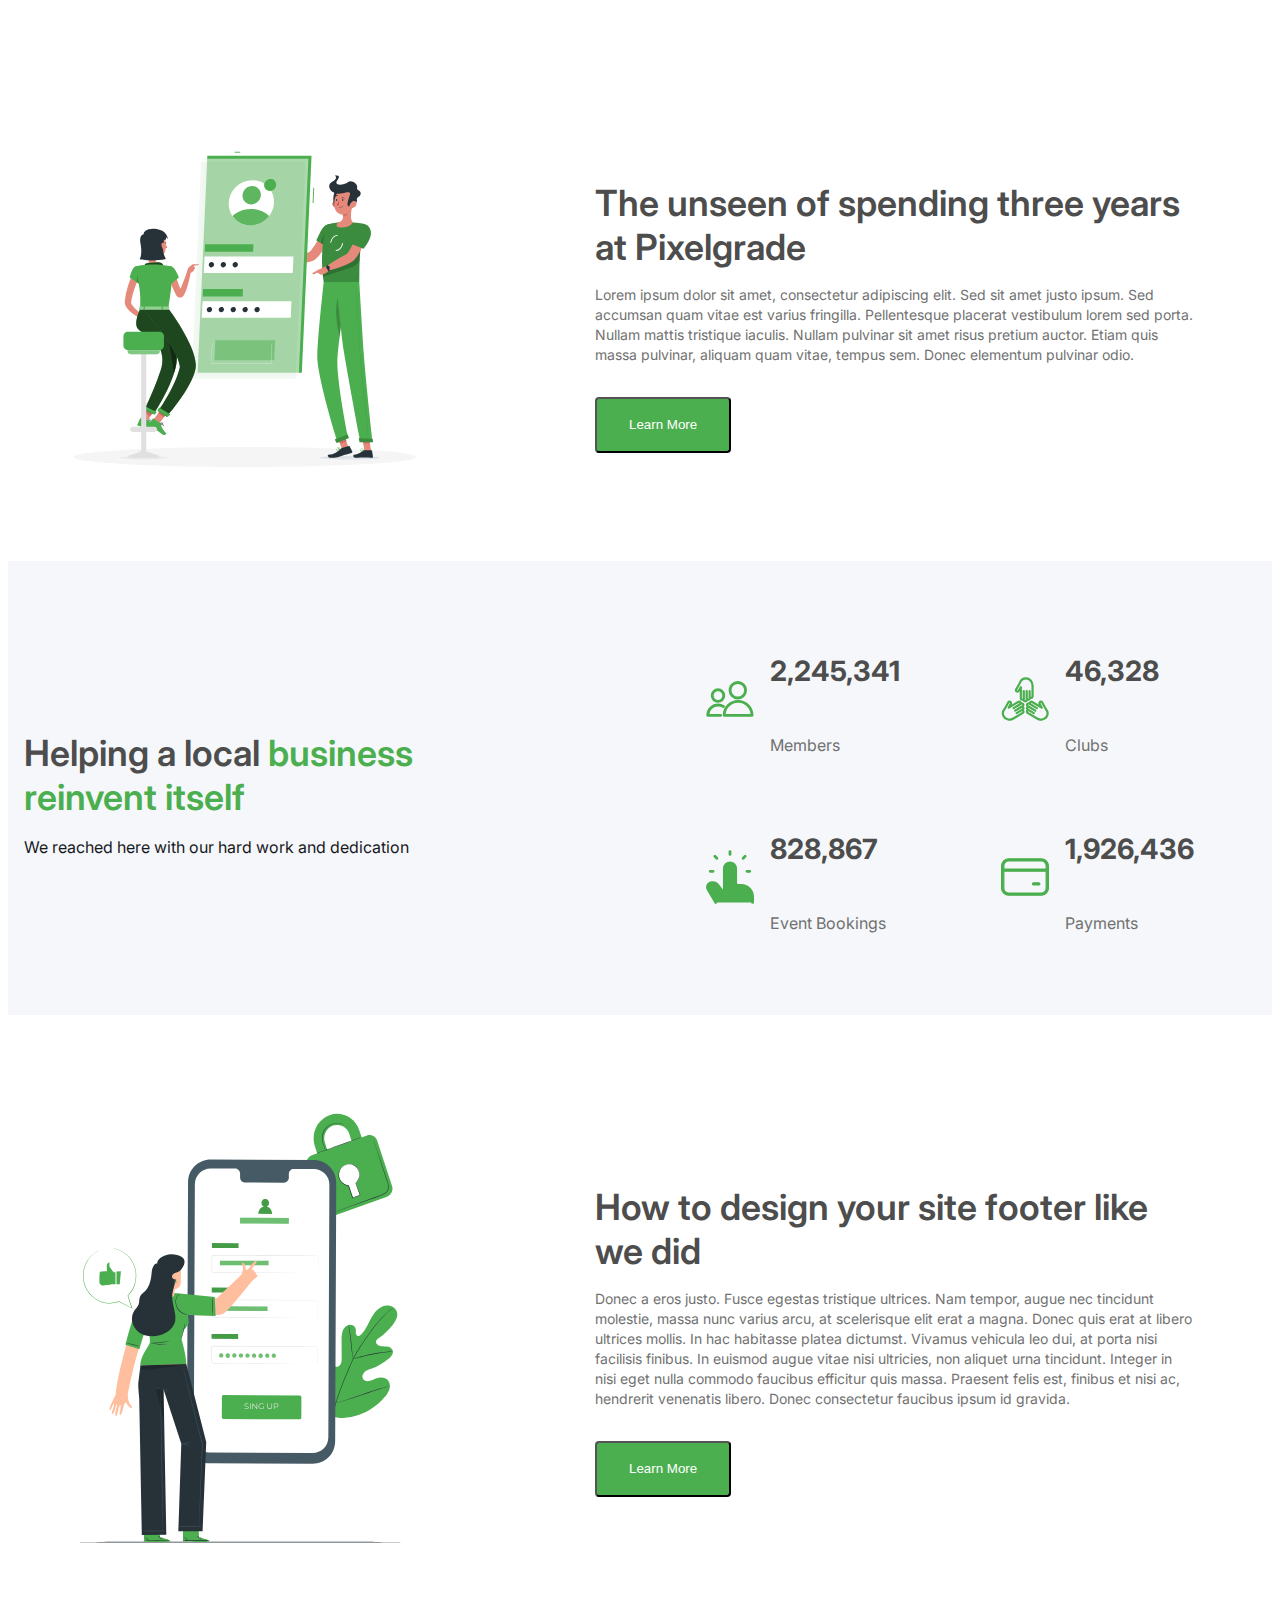
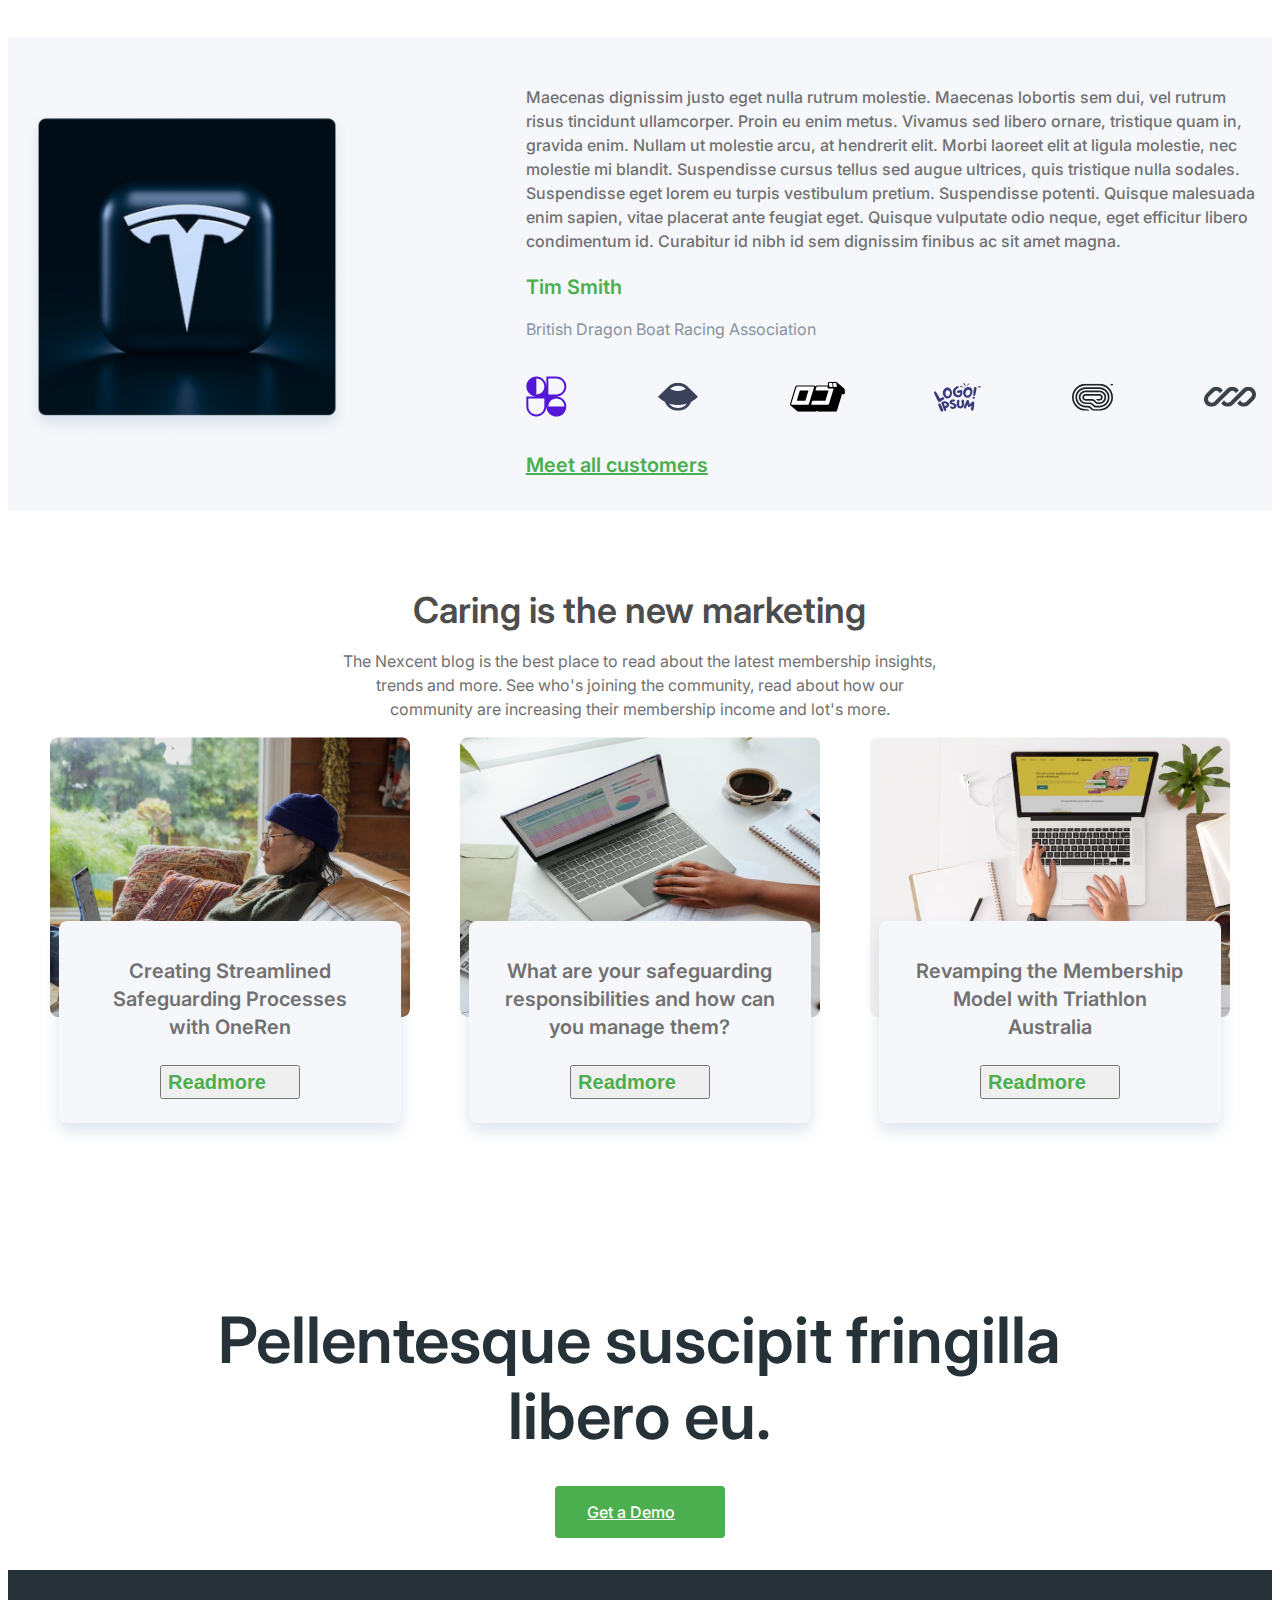
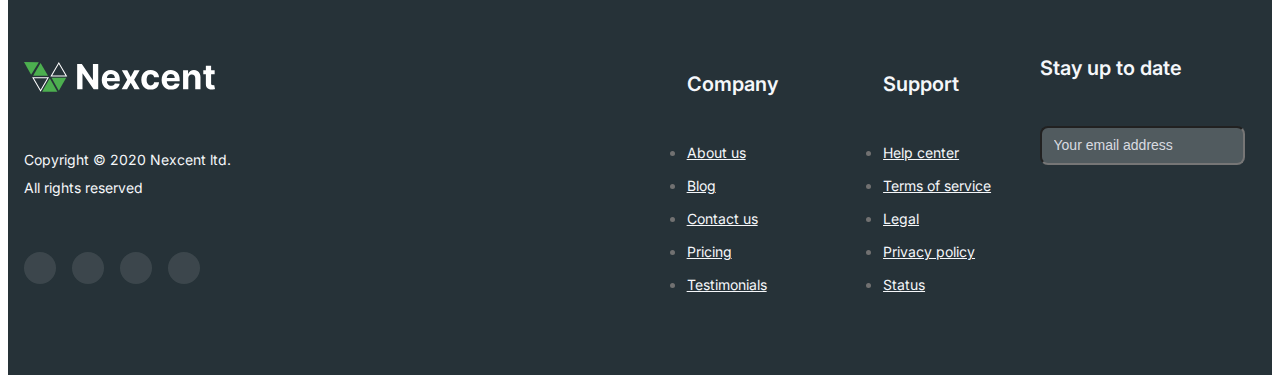
==== commit abb6928c: "Add files via upload" ====
--- a/Nexcent/index.html
+++ b/Nexcent/index.html
@@ -176,7 +176,8 @@
                                 <img src="img/icons/two_people.svg"
                                     alt="two people" class="group__img">
                                 <div class="group__info">
-                                    <p class="group__number" id="members">2,245,341</p>
+                                    <p class="group__number"
+                                        id="members">2,245,341</p>
                                     <p class="group__text">Members</p>
                                 </div>
                             </div>
@@ -184,7 +185,8 @@
                                 <img src="img/icons/green_hands.svg"
                                     alt="three hands" class="group__img">
                                 <div class="group__info">
-                                    <p class="group__number" id="clubs">46,328</p>
+                                    <p class="group__number"
+                                        id="clubs">46,328</p>
                                     <p class="group__text">Clubs</p>
                                 </div>
                             </div>
@@ -192,7 +194,8 @@
                                 <img src="img/icons/finger.svg" alt="finger"
                                     class="group__img">
                                 <div class="group__info">
-                                    <p class="group__number" id="eventBookings">828,867</p>
+                                    <p class="group__number"
+                                        id="eventBookings">828,867</p>
                                     <p class="group__text">Event Bookings</p>
                                 </div>
                             </div>
@@ -200,7 +203,8 @@
                                 <img src="img/icons/wallet.svg" alt="wallet"
                                     class="group__img">
                                 <div class="group__info">
-                                    <p class="group__number" id="payments">1,926,436</p>
+                                    <p class="group__number"
+                                        id="payments">1,926,436</p>
                                     <p class="group__text">Payments</p>
                                 </div>
                             </div>
@@ -272,7 +276,7 @@
                                         class="about__icon">
                                 </div>
                                 <a href="#" class="about__link">Meet all
-                                        customers</a>
+                                    customers</a>
                             </div>
                         </div>
                     </div>
@@ -293,24 +297,60 @@
                         </div>
                         <div class="marketing__cards">
                             <div class="marketing__card card">
-                                <img src="img/card1.png" alt="human" class="card__img">
+                                <img src="img/card1.png" alt="human"
+                                    class="card__img">
                                 <div class="card__info">
-                                    <p class="card__text">Creating Streamlined Safeguarding Processes with OneRen</p>
-                                    <a href="#" class="card__link">Readmore</a>
+                                    <p class="card__text">Creating Streamlined
+                                        Safeguarding Processes with OneRen
+                                        <span class="card__textmore">
+                                            Lorem,
+                                            ipsum dolor sit amet consectetur
+                                            adipisicing elit. Necessitatibus,
+                                            aliquid consectetur ut a
+                                            exercitationem assumenda omnis
+                                            molestiae quibusdam sunt sit!
+                                        </span>
+                                    </p>
+                                    <button class="card__link">Readmore</button>
                                 </div>
                             </div>
                             <div class="marketing__card card">
-                                <img src="img/card2.png" alt="macbook" class="card__img">
+                                <img src="img/card2.png" alt="macbook"
+                                    class="card__img">
                                 <div class="card__info">
-                                    <p class="card__text">What are your safeguarding responsibilities and how can you manage them?</p>
-                                    <a href="#" class="card__link">Readmore</a>
+                                    <p class="card__text">What are your
+                                        safeguarding responsibilities and how
+                                        can you manage them?
+                                        <span class="card__textmore">
+                                            Lorem,
+                                            ipsum dolor sit amet consectetur
+                                            adipisicing elit. Necessitatibus,
+                                            aliquid consectetur ut a
+                                            exercitationem assumenda omnis
+                                            molestiae quibusdam sunt sit!
+                                        </span>
+                                    </p>
+                                    <button class="card__link">Readmore</button>
                                 </div>
                             </div>
                             <div class="marketing__card card">
-                                <img src="img/card3.png" alt="macbook" class="card__img">
+                                <img src="img/card3.png" alt="macbook"
+                                    class="card__img">
                                 <div class="card__info">
-                                    <p class="card__text">Revamping the Membership Model with Triathlon Australia</p>
-                                    <a href="#" class="card__link">Readmore</a>
+                                    <p class="card__text">
+                                        Revamping the
+                                        Membership Model with Triathlon
+                                        Australia
+                                        <span class="card__textmore">
+                                            Lorem,
+                                            ipsum dolor sit amet consectetur
+                                            adipisicing elit. Necessitatibus,
+                                            aliquid consectetur ut a
+                                            exercitationem assumenda omnis
+                                            molestiae quibusdam sunt sit!
+                                        </span>
+                                    </p>
+                                    <button class="card__link">Readmore</button>
                                 </div>
                             </div>
                         </div>
@@ -318,23 +358,29 @@
                 </section>
                 <section class="page__demo demo">
                     <div class="demo__container">
-                        <h2 class="demo__title">Pellentesque suscipit fringilla libero eu.</h2>
-                        <button class="demo__button">Get a Demo</button>
+                        <h2 class="demo__title">Pellentesque suscipit fringilla
+                            libero eu.</h2>
+                        <a href="img/tesla.png" download="tesla.png" class="demo__button">Get a Demo</a>
                     </div>
                 </section>
             </main>
-            <footer class="footer"> 
+            <footer class="footer">
                 <div class="footer__container">
                     <div class="footer__contacts">
-                        <a href="#header-logo" class="footer__logo"><img src="img/icons/footer-logo.svg" alt="logo"></a>
-                        <p class="footer__text"><span>Copyright © 2020 Nexcent ltd.</span>
+                        <a href="#header-logo" class="footer__logo"><img
+                                src="img/icons/footer-logo.svg" alt="logo"></a>
+                        <p class="footer__text"><span>Copyright © 2020 Nexcent
+                                ltd.</span>
                             <span>All rights reserved</span>
                         </p>
                         <div class="footer__social">
-                            <a href="https://www.instagram.com/" class="footer__icon"></a>
-                            <a href="https://dribbble.com/" class="footer__icon"></a>
+                            <a href="https://www.instagram.com/"
+                                class="footer__icon"></a>
+                            <a href="https://dribbble.com/"
+                                class="footer__icon"></a>
                             <a href="https://x.com/" class="footer__icon"></a>
-                            <a href="https://www.youtube.com/" class="footer__icon"></a>
+                            <a href="https://www.youtube.com/"
+                                class="footer__icon"></a>
                         </div>
                     </div>
                     <div class="footer__info">
@@ -342,42 +388,52 @@
                             <ul class="menu-footer__list">
                                 <h3 class="menu-footer__title">Company</h3>
                                 <li class="menu-footer__item">
-                                    <a href="" class="menu-footer__link">About us</a>
-                                </li>
-                                <li class="menu-footer__item">
-                                    <a href="" class="menu-footer__link">Blog</a>
-                                </li>
-                                <li class="menu-footer__item">
-                                    <a href="" class="menu-footer__link">Contact us</a>
-                                </li>
-                                <li class="menu-footer__item">
-                                    <a href="" class="menu-footer__link">Pricing</a>
-                                </li>
-                                <li class="menu-footer__item">
-                                    <a href="" class="menu-footer__link">Testimonials</a>
+                                    <a href class="menu-footer__link">About
+                                        us</a>
+                                </li>
+                                <li class="menu-footer__item">
+                                    <a href class="menu-footer__link">Blog</a>
+                                </li>
+                                <li class="menu-footer__item">
+                                    <a href class="menu-footer__link">Contact
+                                        us</a>
+                                </li>
+                                <li class="menu-footer__item">
+                                    <a href
+                                        class="menu-footer__link">Pricing</a>
+                                </li>
+                                <li class="menu-footer__item">
+                                    <a href
+                                        class="menu-footer__link">Testimonials</a>
                                 </li>
                             </ul>
                             <ul class="menu-footer__list">
                                 <h3 class="menu-footer__title">Support</h3>
                                 <li class="menu-footer__item">
-                                    <a href="" class="menu-footer__link">Help center</a>
-                                </li>
-                                <li class="menu-footer__item">
-                                    <a href="" class="menu-footer__link">Terms of service</a>
-                                </li>
-                                <li class="menu-footer__item">
-                                    <a href="" class="menu-footer__link">Legal</a>
-                                </li>
-                                <li class="menu-footer__item">
-                                    <a href="" class="menu-footer__link">Privacy policy</a>
-                                </li>
-                                <li class="menu-footer__item">
-                                    <a href="" class="menu-footer__link">Status</a>
+                                    <a href class="menu-footer__link">Help
+                                        center</a>
+                                </li>
+                                <li class="menu-footer__item">
+                                    <a href class="menu-footer__link">Terms of
+                                        service</a>
+                                </li>
+                                <li class="menu-footer__item">
+                                    <a href class="menu-footer__link">Legal</a>
+                                </li>
+                                <li class="menu-footer__item">
+                                    <a href class="menu-footer__link">Privacy
+                                        policy</a>
+                                </li>
+                                <li class="menu-footer__item">
+                                    <a href class="menu-footer__link">Status</a>
                                 </li>
                             </ul>
                             <form action="#" class="menu-footer__form">
-                                <h3 class="menu-footer__title">Stay up to date</h3>
-                                <input type="email" placeholder="Your email address" class="menu-footer__input" id="cleanInput">
+                                <h3 class="menu-footer__title">Stay up to
+                                    date</h3>
+                                <input type="email"
+                                    placeholder="Your email address"
+                                    class="menu-footer__input" id="cleanInput">
                             </form>
                         </nav>
                     </div>
--- a/Nexcent/css/style.css
+++ b/Nexcent/css/style.css
@@ -964,7 +964,6 @@
   -webkit-box-align: center;
       -ms-flex-align: center;
           align-items: center;
-  height: 160px;
   -webkit-box-pack: justify;
       -ms-flex-pack: justify;
           justify-content: space-between;
@@ -1020,14 +1019,37 @@
   font-weight: 600;
   line-height: 140%;
   width: 89.905363%; /* 285/317 */
+  margin-bottom: 24px;
+}
+.card__textmore {
+  display: none;
+}
+.card__textmore.open {
+  display: inline;
 }
 .card__link {
   color: #4CAF4F;
   font-size: 20px;
   font-weight: 600;
   line-height: 140%;
-  background: url(/img/icons/right-arrow.svg) no-repeat right center;
   padding-right: 32px;
+  position: relative;
+}
+.card__link::after {
+  position: absolute;
+  content: "";
+  top: 3px;
+  right: 0;
+  width: 24px;
+  height: 24px;
+  background: url("/img/icons/right-arrow.svg") no-repeat right center;
+  -webkit-transition: all 0.3s ease;
+  transition: all 0.3s ease;
+}
+.card__link:focus::after {
+  -webkit-transform: rotate(-90deg);
+      -ms-transform: rotate(-90deg);
+          transform: rotate(-90deg);
 }
 
 @media (max-width: 1200px) {
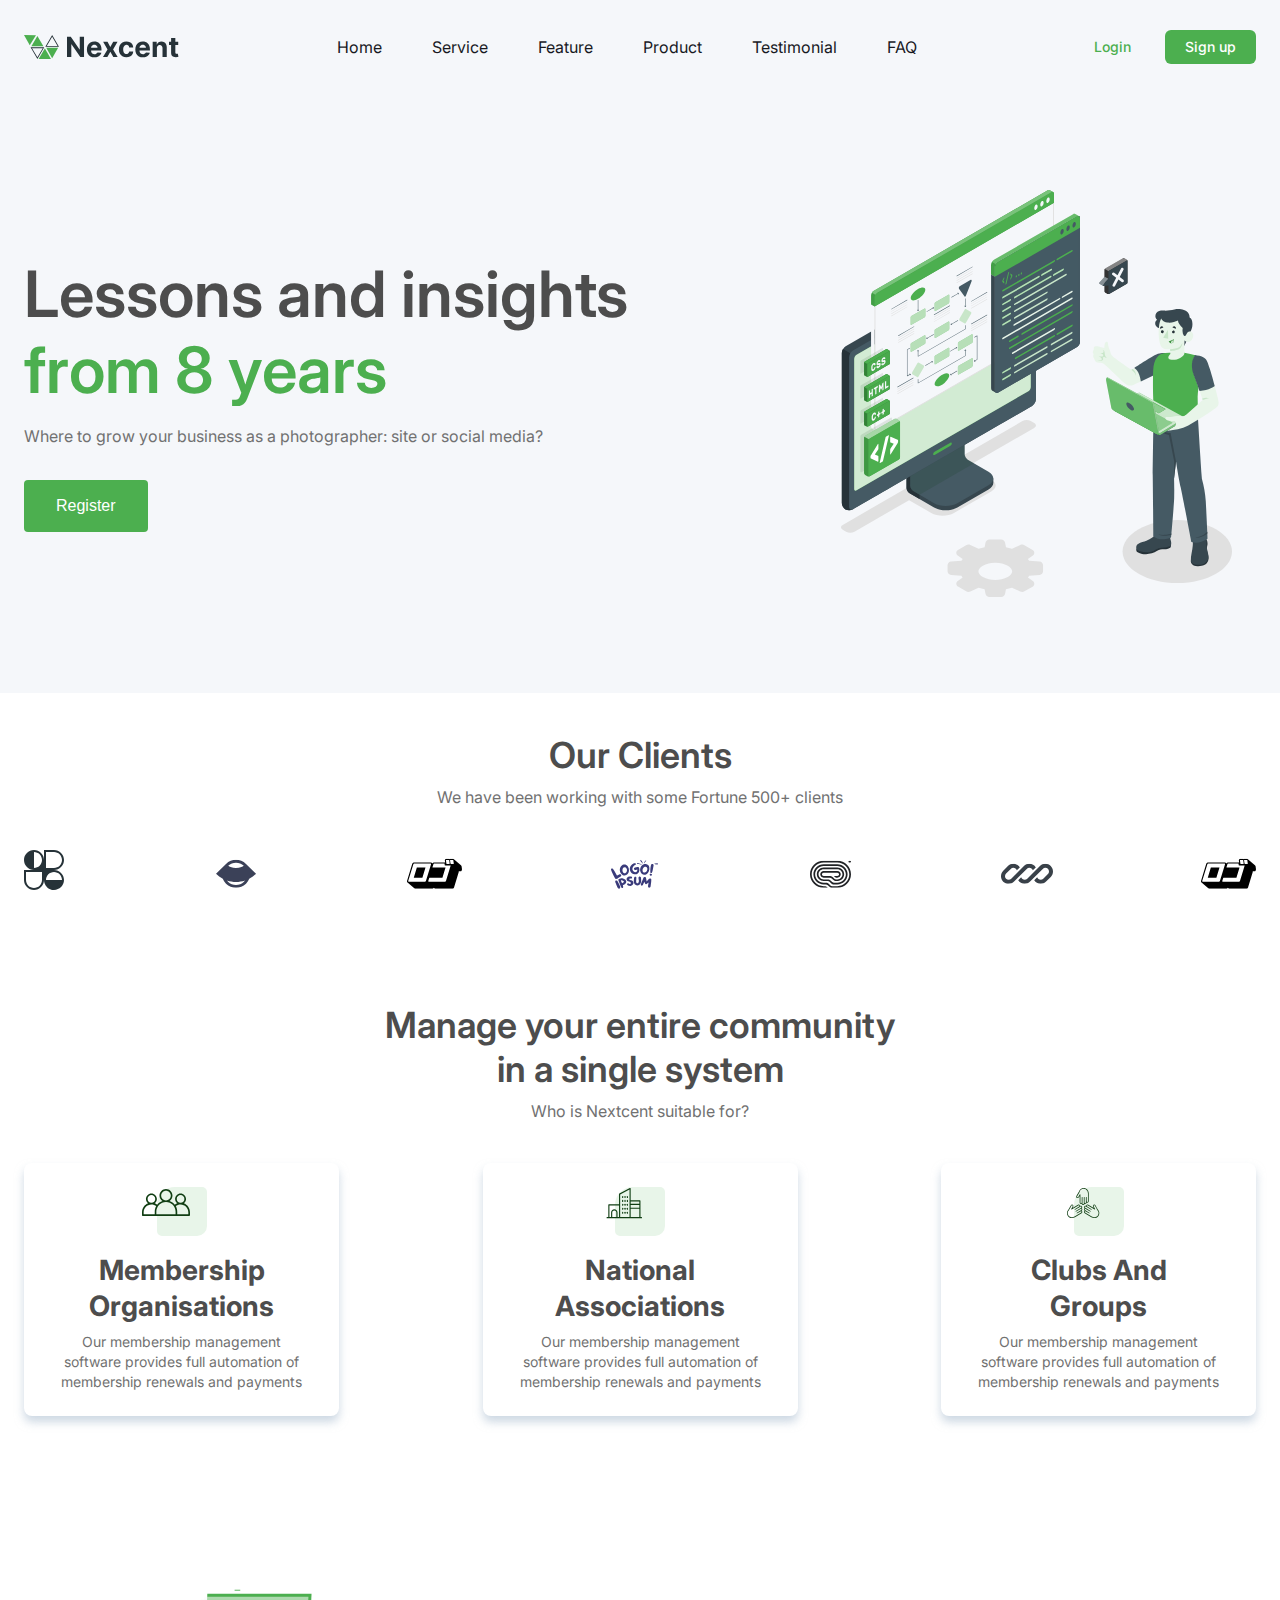
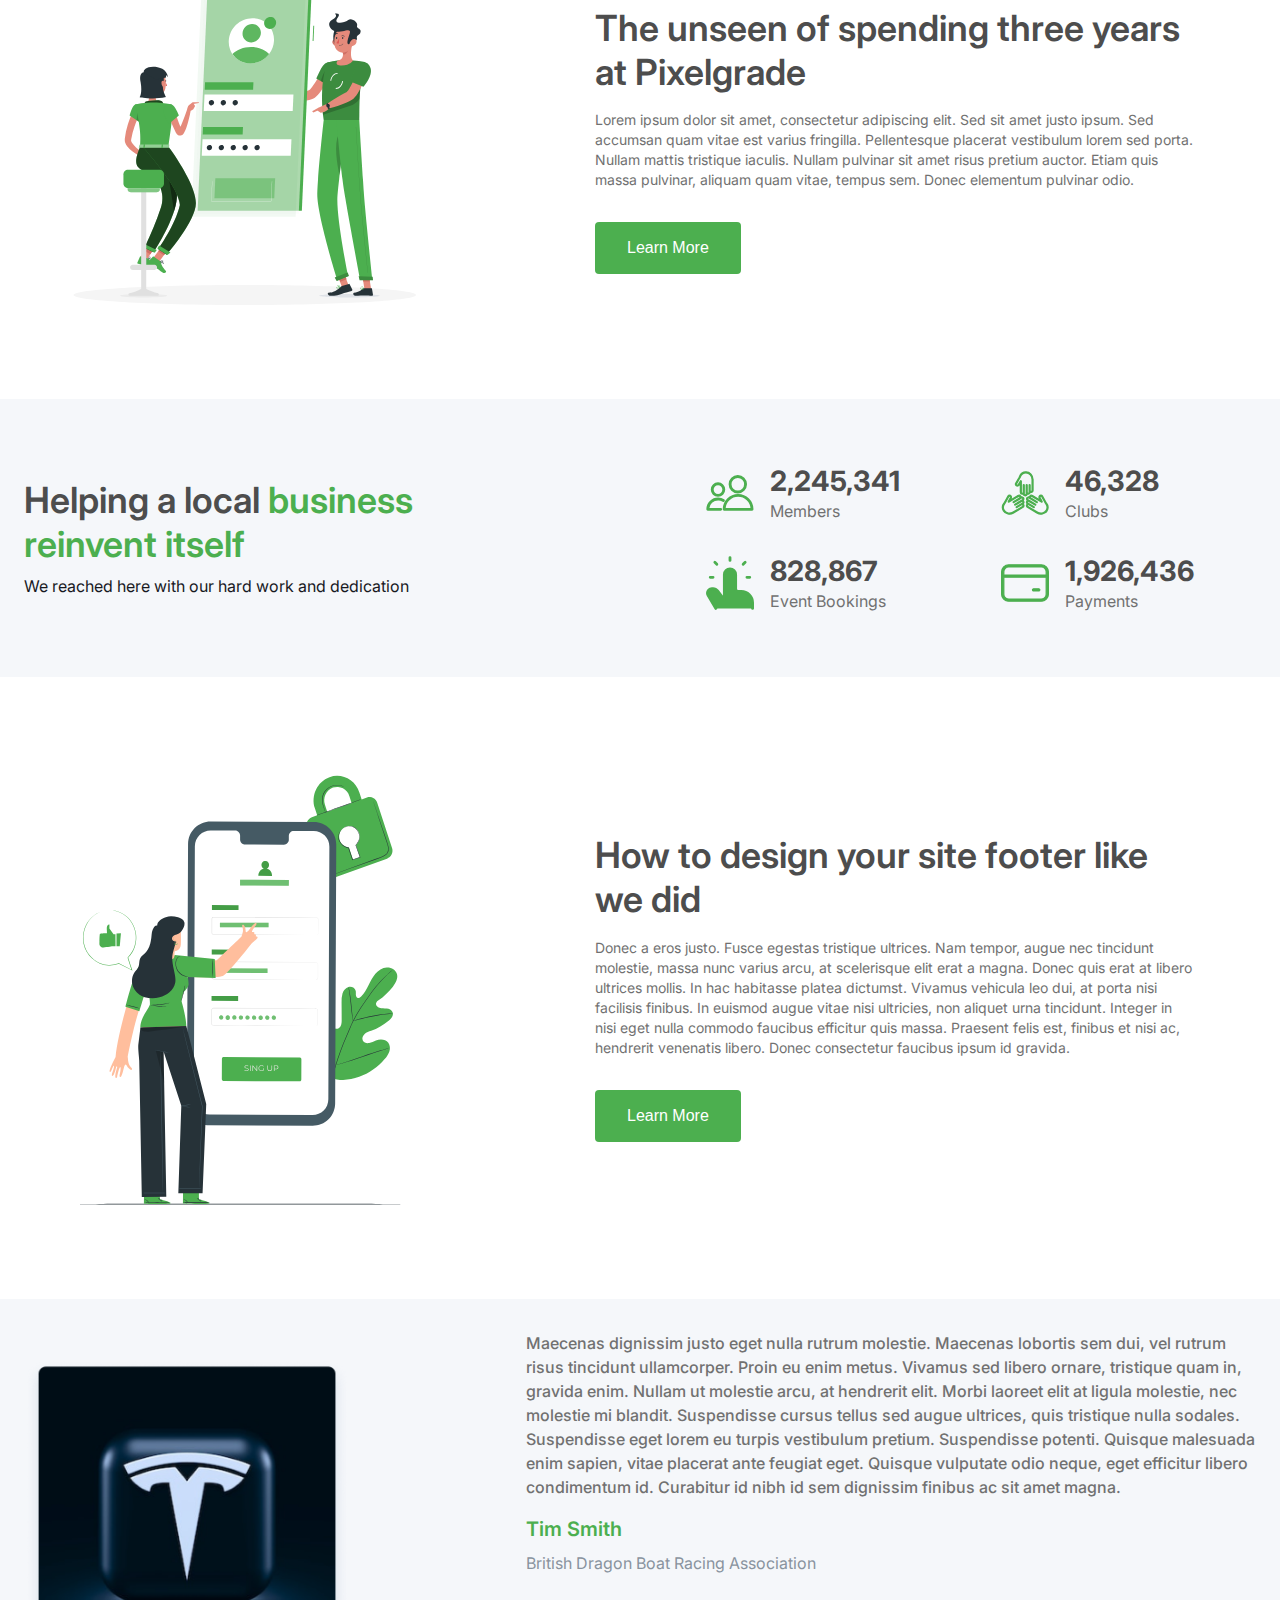
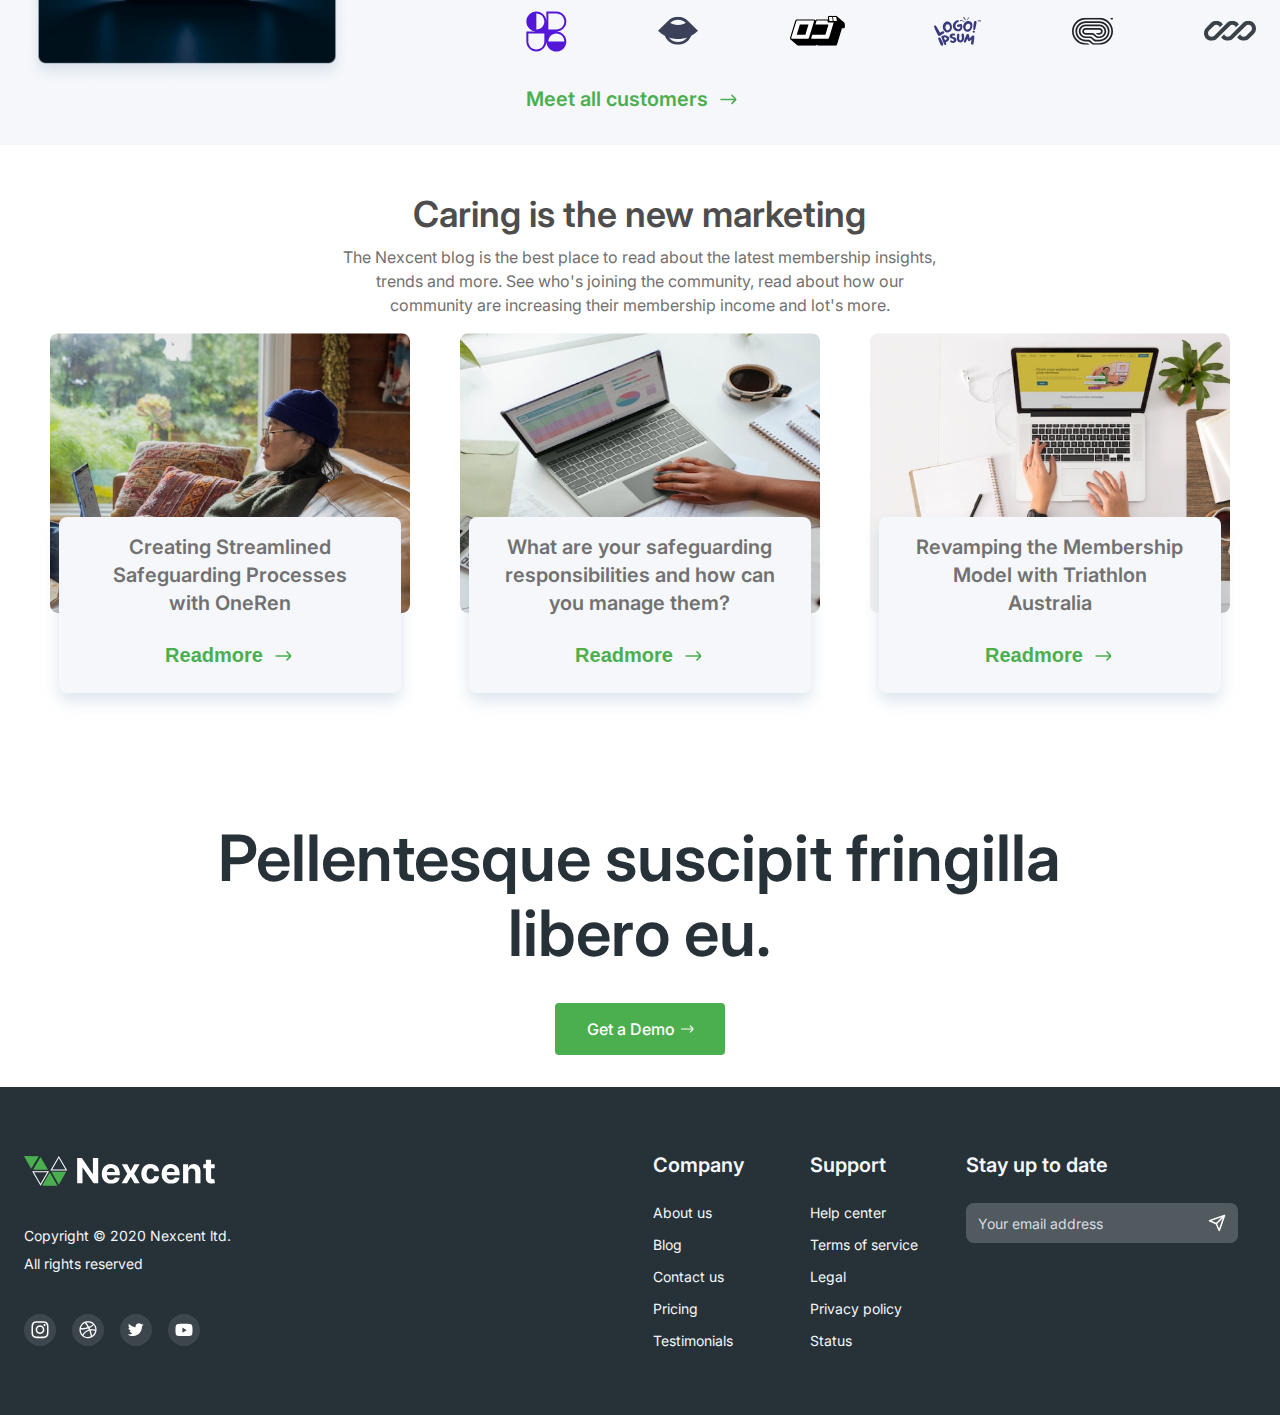
==== commit 6b963f85: "Add files via upload" ====
--- a/Nexcent/index.html
+++ b/Nexcent/index.html
@@ -3,8 +3,8 @@
     <head>
         <meta charset="UTF-8">
         <meta name="viewport" content="width=device-width, initial-scale=1.0">
-        <link rel="stylesheet" href="css/style.css">
-        <title>Nexcentt</title>
+        <link rel="stylesheet" href="./css/style.css">
+        <title>Nexcent</title>
     </head>
     <body>
         <div class="wrapper">
@@ -38,8 +38,50 @@
                         <span></span>
                     </div>
                     <div class="header__login">
-                        <a href="#" class="login">Login</a>
+                        <a href="#" class="login-link">Login</a>
+                        <div class="login hidden" id="login-modal">
+                            <div class="login__content">
+                                <h2 class="login__title">Log<span>in</span></h2>
+                                <form class="login__form">
+                                    <label for="login-username"
+                                        class="login__label">Username:</label>
+                                    <input class="login__input" type="text"
+                                        id="login-username" name="username"
+                                        required>
+                                    <label for="login-password"
+                                        class="login__label">Password:</label>
+                                    <input class="login__input" type="password"
+                                        id="login-password" name="password"
+                                        required>
+                                    <div class="login__buttons">
+                                        <button class="login__close">Close</button>
+                                        <button type="submit" class="login__button">Submit</button>
+                                    </div>
+                                </form>
+                            </div>
+                        </div>
                         <a href="#" class="sign-up">Sign up</a>
+                        <div class="login hidden" id="signup-modal">
+                            <div class="login__content">
+                                <h2 class="login__title">Sign <span>up</span></h2>
+                                <form class="login__form">
+                                    <label for="signup-username"
+                                        class="login__label">Username:</label>
+                                    <input class="login__input" type="text"
+                                        id="signup-username" name="username"
+                                        required>
+                                    <label for="signup-password"
+                                        class="login__label">Password:</label>
+                                    <input class="login__input" type="password"
+                                        id="signup-password" name="password"
+                                        required>
+                                    <div class="login__buttons">
+                                        <button class="login__close">Close</button>
+                                        <button type="submit" class="login__button">Submit</button>
+                                    </div>
+                                </form>
+                            </div>
+                        </div>
                     </div>
                 </div>
             </header>
@@ -54,7 +96,7 @@
                                 a photographer: site or social media?</p>
                             <button class="hero__button">Register</button>
                         </div>
-                        <img src="img/Illustration.svg" alt="main img"
+                        <img src="./img/Illustration.svg" alt="main img"
                             class="hero__img">
                     </div>
                 </section>
@@ -67,31 +109,31 @@
                         </div>
                         <div class="clients__icons">
                             <a href="#" class="clients__icon">
-                                <img src="img/icons/icon1.svg" alt="icon"
-                                    class="clients__img">
-                            </a>
-                            <a href="#" class="clients__icon">
-                                <img src="img/icons/icon2.svg" alt="icon"
-                                    class="clients__img">
-                            </a>
-                            <a href="#" class="clients__icon">
-                                <img src="img/icons/icon3.svg" alt="icon"
-                                    class="clients__img">
-                            </a>
-                            <a href="#" class="clients__icon">
-                                <img src="img/icons/icon4.svg" alt="icon"
-                                    class="clients__img">
-                            </a>
-                            <a href="#" class="clients__icon">
-                                <img src="img/icons/icon5.svg" alt="icon"
-                                    class="clients__img">
-                            </a>
-                            <a href="#" class="clients__icon">
-                                <img src="img/icons/icon6.svg" alt="icon"
-                                    class="clients__img">
-                            </a>
-                            <a href="#" class="clients__icon">
-                                <img src="img/icons/icon3.svg" alt="icon"
+                                <img src="./img/icons/icon1.svg" alt="icon"
+                                    class="clients__img">
+                            </a>
+                            <a href="#" class="clients__icon">
+                                <img src="./img/icons/icon2.svg" alt="icon"
+                                    class="clients__img">
+                            </a>
+                            <a href="#" class="clients__icon">
+                                <img src="./img/icons/icon3.svg" alt="icon"
+                                    class="clients__img">
+                            </a>
+                            <a href="#" class="clients__icon">
+                                <img src="./img/icons/icon4.svg" alt="icon"
+                                    class="clients__img">
+                            </a>
+                            <a href="#" class="clients__icon">
+                                <img src="./img/icons/icon5.svg" alt="icon"
+                                    class="clients__img">
+                            </a>
+                            <a href="#" class="clients__icon">
+                                <img src="./img/icons/icon6.svg" alt="icon"
+                                    class="clients__img">
+                            </a>
+                            <a href="#" class="clients__icon">
+                                <img src="./img/icons/icon3.svg" alt="icon"
                                     class="clients__img">
                             </a>
                         </div>
@@ -108,7 +150,7 @@
                         <div class="community__columns">
                             <div class="column">
                                 <div class="column__shape">
-                                    <img src="img/icons/people.svg"
+                                    <img src="./img/icons/people.svg"
                                         alt="people icon" class="column__icon">
                                 </div>
                                 <h3 class="column__title">Membership
@@ -119,7 +161,7 @@
                             </div>
                             <div class="column">
                                 <div class="column__shape">
-                                    <img src="img/icons/buildings.svg"
+                                    <img src="./img/icons/buildings.svg"
                                         alt="buildings icon"
                                         class="column__icon">
                                 </div>
@@ -131,7 +173,7 @@
                             </div>
                             <div class="column">
                                 <div class="column__shape">
-                                    <img src="img/icons/hands.svg"
+                                    <img src="./img/icons/hands.svg"
                                         alt="hands icon" class="column__icon">
                                 </div>
                                 <h3 class="column__title">Clubs And Groups</h3>
@@ -144,7 +186,7 @@
                 </section>
                 <section class="page__info info">
                     <div class="info__container">
-                        <img src="img/mobile-login.svg" alt="login image"
+                        <img src="./img/mobile-login.svg" alt="login image"
                             class="info__img">
                         <div class="info__info">
                             <h2 class="info__title">The unseen of spending three
@@ -173,7 +215,7 @@
                         </div>
                         <div class="business__info">
                             <div class="group">
-                                <img src="img/icons/two_people.svg"
+                                <img src="./img/icons/two_people.svg"
                                     alt="two people" class="group__img">
                                 <div class="group__info">
                                     <p class="group__number"
@@ -182,7 +224,7 @@
                                 </div>
                             </div>
                             <div class="group">
-                                <img src="img/icons/green_hands.svg"
+                                <img src="./img/icons/green_hands.svg"
                                     alt="three hands" class="group__img">
                                 <div class="group__info">
                                     <p class="group__number"
@@ -191,7 +233,7 @@
                                 </div>
                             </div>
                             <div class="group">
-                                <img src="img/icons/finger.svg" alt="finger"
+                                <img src="./img/icons/finger.svg" alt="finger"
                                     class="group__img">
                                 <div class="group__info">
                                     <p class="group__number"
@@ -200,7 +242,7 @@
                                 </div>
                             </div>
                             <div class="group">
-                                <img src="img/icons/wallet.svg" alt="wallet"
+                                <img src="./img/icons/wallet.svg" alt="wallet"
                                     class="group__img">
                                 <div class="group__info">
                                     <p class="group__number"
@@ -213,7 +255,7 @@
                 </section>
                 <section class="page__info info">
                     <div class="info__container">
-                        <img src="img/mobile-login2.svg" alt="login image"
+                        <img src="./img/mobile-login2.svg" alt="login image"
                             class="info__img">
                         <div class="info__info">
                             <h2 class="info__title">How to design your site
@@ -238,7 +280,7 @@
                 </section>
                 <section class="page__about about">
                     <div class="about__container">
-                        <img src="img/tesla.png" alt="Tesla image"
+                        <img src="./img/tesla.png" alt="Tesla image"
                             class="about__img">
                         <div class="about__info">
                             <p class="about__text">
@@ -262,17 +304,18 @@
                                 Racing Association</p>
                             <div class="about__links">
                                 <div class="about__icons">
-                                    <img src="img/icons/icon1.1.svg" alt="logo"
-                                        class="about__icon">
-                                    <img src="img/icons/icon2.svg" alt="logo"
-                                        class="about__icon">
-                                    <img src="img/icons/icon3.svg" alt="logo"
-                                        class="about__icon">
-                                    <img src="img/icons/icon4.svg" alt="logo"
-                                        class="about__icon">
-                                    <img src="img/icons/icon5.svg" alt="logo"
-                                        class="about__icon">
-                                    <img src="img/icons/icon6.svg" alt="logo"
+                                    <img src="./img/icons/icon1.1.svg"
+                                        alt="logo"
+                                        class="about__icon">
+                                    <img src="./img/icons/icon2.svg" alt="logo"
+                                        class="about__icon">
+                                    <img src="./img/icons/icon3.svg" alt="logo"
+                                        class="about__icon">
+                                    <img src="./img/icons/icon4.svg" alt="logo"
+                                        class="about__icon">
+                                    <img src="./img/icons/icon5.svg" alt="logo"
+                                        class="about__icon">
+                                    <img src="./img/icons/icon6.svg" alt="logo"
                                         class="about__icon">
                                 </div>
                                 <a href="#" class="about__link">Meet all
@@ -297,7 +340,7 @@
                         </div>
                         <div class="marketing__cards">
                             <div class="marketing__card card">
-                                <img src="img/card1.png" alt="human"
+                                <img src="./img/card1.png" alt="human"
                                     class="card__img">
                                 <div class="card__info">
                                     <p class="card__text">Creating Streamlined
@@ -315,7 +358,7 @@
                                 </div>
                             </div>
                             <div class="marketing__card card">
-                                <img src="img/card2.png" alt="macbook"
+                                <img src="./img/card2.png" alt="macbook"
                                     class="card__img">
                                 <div class="card__info">
                                     <p class="card__text">What are your
@@ -334,7 +377,7 @@
                                 </div>
                             </div>
                             <div class="marketing__card card">
-                                <img src="img/card3.png" alt="macbook"
+                                <img src="./img/card3.png" alt="macbook"
                                     class="card__img">
                                 <div class="card__info">
                                     <p class="card__text">
@@ -360,7 +403,8 @@
                     <div class="demo__container">
                         <h2 class="demo__title">Pellentesque suscipit fringilla
                             libero eu.</h2>
-                        <a href="img/tesla.png" download="tesla.png" class="demo__button">Get a Demo</a>
+                        <a href="./img/tesla.png" download="tesla.png"
+                            class="demo__button">Get a Demo</a>
                     </div>
                 </section>
             </main>
@@ -368,18 +412,19 @@
                 <div class="footer__container">
                     <div class="footer__contacts">
                         <a href="#header-logo" class="footer__logo"><img
-                                src="img/icons/footer-logo.svg" alt="logo"></a>
+                                src="./img/icons/footer-logo.svg"
+                                alt="logo"></a>
                         <p class="footer__text"><span>Copyright © 2020 Nexcent
                                 ltd.</span>
                             <span>All rights reserved</span>
                         </p>
                         <div class="footer__social">
-                            <a href="https://www.instagram.com/"
+                            <a href="./https://www.instagram.com/"
                                 class="footer__icon"></a>
-                            <a href="https://dribbble.com/"
+                            <a href="./https://dribbble.com/"
                                 class="footer__icon"></a>
-                            <a href="https://x.com/" class="footer__icon"></a>
-                            <a href="https://www.youtube.com/"
+                            <a href="./https://x.com/" class="footer__icon"></a>
+                            <a href="./https://www.youtube.com/"
                                 class="footer__icon"></a>
                         </div>
                     </div>
@@ -410,22 +455,26 @@
                             <ul class="menu-footer__list">
                                 <h3 class="menu-footer__title">Support</h3>
                                 <li class="menu-footer__item">
-                                    <a href class="menu-footer__link">Help
+                                    <a href="#" class="menu-footer__link">Help
                                         center</a>
                                 </li>
                                 <li class="menu-footer__item">
-                                    <a href class="menu-footer__link">Terms of
+                                    <a href="#" class="menu-footer__link">Terms
+                                        of
                                         service</a>
                                 </li>
                                 <li class="menu-footer__item">
-                                    <a href class="menu-footer__link">Legal</a>
-                                </li>
-                                <li class="menu-footer__item">
-                                    <a href class="menu-footer__link">Privacy
+                                    <a href="#"
+                                        class="menu-footer__link">Legal</a>
+                                </li>
+                                <li class="menu-footer__item">
+                                    <a href="#"
+                                        class="menu-footer__link">Privacy
                                         policy</a>
                                 </li>
                                 <li class="menu-footer__item">
-                                    <a href class="menu-footer__link">Status</a>
+                                    <a href="#"
+                                        class="menu-footer__link">Status</a>
                                 </li>
                             </ul>
                             <form action="#" class="menu-footer__form">
@@ -440,6 +489,6 @@
                 </div>
             </footer>
         </div>
-        <script src="js/script.js"></script>
+        <script src="./js/script.js"></script>
     </body>
 </html>--- a/Nexcent/css/style.css
+++ b/Nexcent/css/style.css
@@ -1,6 +1,5 @@
-@charset "UTF-8";
 /* Reset CSS Import */
-@import url(/css/reset.css);
+@import url(../css/reset.css);
 /* Fonts */
 @import url("https://fonts.googleapis.com/css?family=Inter:regular,500,600,700&display=swap");
 /* Defoult Styles */
@@ -64,11 +63,9 @@
     padding-right: 5px;
   }
 }
-/* Приховуємо смугу прокрутки */
-/* Для Webkit-браузерів (Chrome, Safari, Opera) */
 /* HEADER */
 .header {
-  background: #F5F7FA;
+  background: #f5f7fa;
 }
 .header__container {
   display: -webkit-box;
@@ -110,11 +107,11 @@
   text-shadow: 0 10px 10px;
 }
 .menu__link {
-  color: #18191F;
-}
-
-.login {
-  color: #4CAF4F;
+  color: #18191f;
+}
+
+.login-link {
+  color: #4caf4f;
   font-size: 14px;
   font-weight: 500;
   padding: 10px 20px;
@@ -131,21 +128,142 @@
   border-radius: 6px;
   -webkit-transition: all 0.3s ease;
   transition: all 0.3s ease;
-  background-color: #4CAF4F;
-}
-
-.login:hover {
-  background-color: #4CAF4F;
+  background-color: #4caf4f;
+}
+
+.login-link:hover {
+  background-color: #4caf4f;
   color: #fff;
 }
 
 .sign-up:hover {
-  -webkit-box-shadow: 0 0 0 2px #4CAF4F inset;
-          box-shadow: 0 0 0 2px #4CAF4F inset;
+  -webkit-box-shadow: 0 0 0 2px #4caf4f inset;
+          box-shadow: 0 0 0 2px #4caf4f inset;
   background: transparent;
-  color: #4CAF4F;
-}
-
+  color: #4caf4f;
+}
+
+/* Login and Sign-up */
+.login {
+  position: fixed;
+  top: 0;
+  left: 0;
+  width: 100%;
+  height: 100%;
+  display: -webkit-box;
+  display: -ms-flexbox;
+  display: flex;
+  -webkit-box-pack: center;
+      -ms-flex-pack: center;
+          justify-content: center;
+  -webkit-box-align: center;
+      -ms-flex-align: center;
+          align-items: center;
+  background-color: rgba(0, 0, 0, 0.5);
+  -webkit-backdrop-filter: blur(5px);
+          backdrop-filter: blur(5px);
+  z-index: 100;
+}
+.login__content {
+  background: #fff;
+  padding: 30px;
+  border-radius: 10px;
+  -webkit-box-shadow: 0 4px 8px rgba(0, 0, 0, 0.2);
+          box-shadow: 0 4px 8px rgba(0, 0, 0, 0.2);
+  width: 25%;
+  display: -webkit-box;
+  display: -ms-flexbox;
+  display: flex;
+  -webkit-box-orient: vertical;
+  -webkit-box-direction: normal;
+      -ms-flex-direction: column;
+          flex-direction: column;
+}
+.login__title {
+  color: #4D4D4D;
+  font-size: 64px;
+  font-weight: 600;
+  line-height: 118.75%;
+  margin-bottom: 30px;
+}
+.login__title span {
+  color: #4caf4f;
+}
+.login__label {
+  color: #4D4D4D;
+  font-size: 20px;
+  font-weight: 500;
+  line-height: 150%;
+}
+.login__input {
+  background-color: rgba(77, 77, 77, 0.2117647059);
+  height: 20px;
+  width: 80%;
+  padding: 15px;
+  border-radius: 50px;
+  color: #4D4D4D;
+  margin-bottom: 20px;
+}
+.login__buttons {
+  display: -webkit-box;
+  display: -ms-flexbox;
+  display: flex;
+  -webkit-box-pack: right;
+      -ms-flex-pack: right;
+          justify-content: right;
+  margin-top: 20px;
+  -webkit-column-gap: 20px;
+     -moz-column-gap: 20px;
+          column-gap: 20px;
+}
+.login__button {
+  color: #fff;
+  font-size: 14px;
+  font-weight: 500;
+  padding: 10px 20px;
+  border-radius: 6px;
+  -webkit-transition: all 0.3s ease;
+  transition: all 0.3s ease;
+  background-color: #4caf4f;
+}
+.login__button:hover {
+  -webkit-box-shadow: 0 0 0 2px #4caf4f inset;
+          box-shadow: 0 0 0 2px #4caf4f inset;
+  background: transparent;
+  color: #4caf4f;
+}
+.login__close {
+  cursor: pointer;
+  color: #4caf4f;
+  font-size: 14px;
+  font-weight: 500;
+  padding: 10px 20px;
+  border-radius: 6px;
+  -webkit-transition: all 0.3s ease;
+  transition: all 0.3s ease;
+}
+.login__close:hover {
+  background-color: #4caf4f;
+  color: #fff;
+}
+
+.hidden {
+  display: none;
+}
+
+@media (max-width: 767px) {
+  .login__content {
+    width: 100%;
+    height: 100%;
+    padding: 50px;
+    padding-top: 100px;
+  }
+}
+@media (max-width: 931px) {
+  .login__title {
+    font-size: 50px;
+  }
+}
 /* Burger Menu*/
 .header__burger {
   width: 30px;
@@ -169,7 +287,7 @@
 .header__burger span {
   height: 2px;
   width: 100%;
-  background-color: #18191F;
+  background-color: #18191f;
   -webkit-transition: all 0.3 ease-in;
   transition: all 0.3 ease-in;
 }
@@ -178,7 +296,7 @@
 .header__burger::after {
   content: "";
   height: 2px;
-  background-color: #18191F;
+  background-color: #18191f;
   position: absolute;
   width: 100%;
   -webkit-transition: all 0.3s ease-in;
@@ -303,7 +421,7 @@
 }
 /* HERO SECTION */
 .page__hero {
-  background: #F5F7FA;
+  background: #f5f7fa;
 }
 
 .hero__container {
@@ -329,7 +447,7 @@
   margin-bottom: 16px;
 }
 .hero__title--span {
-  color: #4CAF4F;
+  color: #4caf4f;
 }
 .hero__text {
   color: #717171;
@@ -340,8 +458,8 @@
 }
 .hero__button {
   border-radius: 4px;
-  background: #4CAF4F;
-  color: #FFF;
+  background: #4caf4f;
+  color: #fff;
   font-weight: 500;
   line-height: 24px;
   padding: 14px 32px;
@@ -349,10 +467,10 @@
   transition: all 0.3s ease;
 }
 .hero__button:hover {
-  -webkit-box-shadow: 0 0 0 2px #4CAF4F inset;
-          box-shadow: 0 0 0 2px #4CAF4F inset;
+  -webkit-box-shadow: 0 0 0 2px #4caf4f inset;
+          box-shadow: 0 0 0 2px #4caf4f inset;
   background-color: transparent;
-  color: #4CAF4F;
+  color: #4caf4f;
 }
 .hero__img {
   margin-right: 24px;
@@ -391,7 +509,7 @@
   text-align: center;
 }
 .clients__title {
-  color: #4D4D4D;
+  color: #4d4d4d;
   font-size: 36px;
   font-weight: 600;
   line-height: 44px;
@@ -406,9 +524,9 @@
   display: -webkit-box;
   display: -ms-flexbox;
   display: flex;
-  -webkit-column-gap: 136px;
-     -moz-column-gap: 136px;
-          column-gap: 136px;
+  -webkit-box-pack: justify;
+      -ms-flex-pack: justify;
+          justify-content: space-between;
   padding: 25px 0;
 }
 .clients__img {
@@ -425,12 +543,9 @@
 @media (max-width: 1200px) {
   .clients__icons {
     display: grid;
+    justify-items: center;
     grid-template-columns: repeat(3, 1fr);
     gap: 50px;
-  }
-  .clients__icon {
-    display: grid;
-    justify-items: center;
   }
   .clients__icon:nth-child(1) {
     grid-column: 1;
@@ -471,7 +586,7 @@
   margin: 0 auto;
 }
 .community__title {
-  color: #4D4D4D;
+  color: #4d4d4d;
   font-size: 36px;
   font-weight: 600;
   line-height: 44px;
@@ -513,7 +628,7 @@
   width: 50px;
   height: 49px;
   border-radius: 18px 5px 10px 5px;
-  background-color: #E8F5E9;
+  background-color: #e8f5e9;
   margin-bottom: 16px;
 }
 .column__icon {
@@ -523,7 +638,7 @@
   transition: all 1s ease-in-out;
 }
 .column__title {
-  color: #4D4D4D;
+  color: #4d4d4d;
   font-size: 28px;
   font-weight: 700;
   line-height: 36px;
@@ -598,11 +713,11 @@
   width: 53.652597%;
 }
 .info__title {
-  color: #4D4D4D;
+  color: #4d4d4d;
   font-size: 36px;
   font-style: normal;
   font-weight: 600;
-  line-height: 44px;
+  line-height: 122.222222%;
   width: 90.922844%;
   margin-bottom: 16px;
 }
@@ -615,19 +730,19 @@
 }
 .info__button {
   border-radius: 4px;
-  background-color: #4CAF4F;
+  background-color: #4caf4f;
   padding: 14px 32px;
-  color: #FFF;
+  color: #fff;
   font-weight: 500;
   line-height: 24px;
   -webkit-transition: all 0.3s ease;
   transition: all 0.3s ease;
 }
 .info__button:hover {
-  -webkit-box-shadow: 0 0 0 2px #4CAF4F inset;
-          box-shadow: 0 0 0 2px #4CAF4F inset;
+  -webkit-box-shadow: 0 0 0 2px #4caf4f inset;
+          box-shadow: 0 0 0 2px #4caf4f inset;
   background-color: transparent;
-  color: #4CAF4F;
+  color: #4caf4f;
 }
 
 @media (max-width: 767px) {
@@ -648,13 +763,19 @@
     text-align: center;
     row-gap: 20px;
   }
-  .info__text, .info__title {
+  .info__text,
+  .info__title {
     width: 100%;
+  }
+}
+@media (max-width: 400px) {
+  .info__title {
+    font-size: 30px;
   }
 }
 /* Business Section */
 .business {
-  background: #F5F7FA;
+  background: #f5f7fa;
 }
 .business__container {
   display: -webkit-box;
@@ -672,17 +793,17 @@
   width: 32.329635%;
 }
 .business__title {
-  color: #4D4D4D;
+  color: #4d4d4d;
   font-size: 36px;
   font-weight: 600;
   line-height: 44px;
   margin-bottom: 8px;
 }
 .business__title span {
-  color: #4CAF4F;
+  color: #4caf4f;
 }
 .business__subtitle {
-  color: #18191F;
+  color: #18191f;
   line-height: 24px;
 }
 .business__info {
@@ -710,7 +831,7 @@
           flex-direction: column;
 }
 .group__number {
-  color: #4D4D4D;
+  color: #4d4d4d;
   font-size: 28px;
   font-weight: 700;
   line-height: 36px;
@@ -745,7 +866,7 @@
 }
 /* About Section */
 .page__about {
-  background: #F5F7FA;
+  background: #f5f7fa;
 }
 
 .about__container {
@@ -775,14 +896,14 @@
   margin-bottom: 16px;
 }
 .about__title {
-  color: #4CAF4F;
+  color: #4caf4f;
   font-size: 20px;
   font-weight: 600;
   line-height: 28px;
   margin-bottom: 8px;
 }
 .about__subtitle {
-  color: #89939E;
+  color: #89939e;
   line-height: 24px;
   margin-bottom: 32px;
 }
@@ -820,11 +941,11 @@
           transform: scale(1.15);
 }
 .about__link {
-  color: #4CAF4F;
+  color: #4caf4f;
   font-size: 20px;
   font-weight: 600;
   line-height: 28px;
-  background: url(/img/icons/right-arrow.svg) no-repeat right center;
+  background: url(../img/icons/right-arrow.svg) no-repeat right center;
   padding-right: 32px;
   -webkit-transition: all 0.3s ease;
   transition: all 0.3s ease;
@@ -901,7 +1022,7 @@
   width: 49.84%;
 }
 .marketing__title {
-  color: #4D4D4D;
+  color: #4d4d4d;
   font-size: 36px;
   font-weight: 600;
   line-height: 122%;
@@ -944,7 +1065,7 @@
 }
 .card__info {
   border-radius: 8px;
-  background-color: #F5F7FA;
+  background-color: #f5f7fa;
   -webkit-box-shadow: 0px 8px 16px 0px rgba(171, 190, 209, 0.4);
           box-shadow: 0px 8px 16px 0px rgba(171, 190, 209, 0.4);
   margin-top: -96px;
@@ -1028,7 +1149,7 @@
   display: inline;
 }
 .card__link {
-  color: #4CAF4F;
+  color: #4caf4f;
   font-size: 20px;
   font-weight: 600;
   line-height: 140%;
@@ -1042,7 +1163,7 @@
   right: 0;
   width: 24px;
   height: 24px;
-  background: url("/img/icons/right-arrow.svg") no-repeat right center;
+  background: url("../img/icons/right-arrow.svg") no-repeat right center;
   -webkit-transition: all 0.3s ease;
   transition: all 0.3s ease;
 }
@@ -1090,6 +1211,11 @@
     width: 70%;
   }
 }
+@media (max-width: 400px) {
+  .marketing__title {
+    font-size: 30px;
+  }
+}
 /* Demo Section */
 .demo__container {
   display: -webkit-box;
@@ -1110,27 +1236,37 @@
   text-align: center;
   font-size: 64px;
   font-weight: 600;
-  line-height: 76px; /* 118.75% */
+  line-height: 118.75%;
   margin-bottom: 32px;
   width: 69.492868%; /* 877/1262 */
 }
 .demo__button {
   border-radius: 4px;
-  background: url(/img/icons/white-arrow.svg) no-repeat 125px center, #4CAF4F;
+  background: url(../img/icons/white-arrow.svg) no-repeat 125px center, #4caf4f;
   padding: 14px 49.56px 14px 32px;
-  color: #FFF;
+  color: #fff;
   font-weight: 500;
   line-height: 24px; /* 150% */
   -webkit-transition: all 0.3s ease;
   transition: all 0.3s ease;
 }
 .demo__button:hover {
-  -webkit-box-shadow: 0 0 0 2px #4CAF4F inset;
-          box-shadow: 0 0 0 2px #4CAF4F inset;
-  background: url(/img/icons/green-arrow.svg) no-repeat 125px center, transparent;
-  color: #4CAF4F;
-}
-
+  -webkit-box-shadow: 0 0 0 2px #4caf4f inset;
+          box-shadow: 0 0 0 2px #4caf4f inset;
+  background: url(../img/icons/green-arrow.svg) no-repeat 125px center, transparent;
+  color: #4caf4f;
+}
+
+@media (max-width: 610px) {
+  .demo__title {
+    font-size: 40px;
+  }
+}
+@media (max-width: 400px) {
+  .demo__title {
+    font-size: 30px;
+  }
+}
 /* Footer */
 .footer {
   background-color: #263238;
@@ -1192,16 +1328,16 @@
   transition: all 0.3s ease;
 }
 .footer__icon:nth-child(1) {
-  background-image: url(/img/icons/instagram.svg);
+  background-image: url(../img/icons/instagram.svg);
 }
 .footer__icon:nth-child(2) {
-  background-image: url(/img/icons/dribble.svg);
+  background-image: url(../img/icons/dribble.svg);
 }
 .footer__icon:nth-child(3) {
-  background-image: url(/img/icons/twitter.svg);
+  background-image: url(../img/icons/twitter.svg);
 }
 .footer__icon:nth-child(4) {
-  background-image: url(/img/icons/youtube.svg);
+  background-image: url(../img/icons/youtube.svg);
 }
 .footer__icon:hover {
   -webkit-transform: scale(1.15);
@@ -1211,17 +1347,17 @@
 .footer__info {
   width: 50.396825%; /* 635/1260 */
 }
-.menu-footer {
+.footer__menu {
   display: -webkit-box;
   display: -ms-flexbox;
   display: flex;
   -webkit-box-pack: center;
       -ms-flex-pack: center;
           justify-content: center;
-  -webkit-box-align: stretch;
-      -ms-flex-align: stretch;
-          align-items: stretch;
-}
+  -ms-flex-wrap: wrap;
+      flex-wrap: wrap;
+}
+
 .menu-footer__list {
   width: 25.19685%; /* 160/635 */
   display: -webkit-box;
@@ -1231,6 +1367,8 @@
   -webkit-box-direction: normal;
       -ms-flex-direction: column;
           flex-direction: column;
+  -ms-flex-wrap: 1;
+      flex-wrap: 1;
   row-gap: 12px;
 }
 .menu-footer__title {
@@ -1246,9 +1384,12 @@
   color: #f5f7fa;
   line-height: 143%;
 }
+.menu-footer__link:hover {
+  text-decoration: underline;
+}
 .menu-footer__input {
   background-color: rgba(255, 255, 255, 0.2);
-  background-image: url(/img/icons/send.svg);
+  background-image: url(../img/icons/send.svg);
   background-position: right 12px center;
   background-repeat: no-repeat;
   color: #d9dbe1;
@@ -1257,27 +1398,27 @@
   margin-top: 12px;
 }
 .menu-footer__input::-webkit-input-placeholder {
-  color: #D9DBE1;
+  color: #d9dbe1;
   font-size: 14px;
   line-height: 20px;
 }
 .menu-footer__input::-moz-placeholder {
-  color: #D9DBE1;
+  color: #d9dbe1;
   font-size: 14px;
   line-height: 20px;
 }
 .menu-footer__input:-ms-input-placeholder {
-  color: #D9DBE1;
+  color: #d9dbe1;
   font-size: 14px;
   line-height: 20px;
 }
 .menu-footer__input::-ms-input-placeholder {
-  color: #D9DBE1;
+  color: #d9dbe1;
   font-size: 14px;
   line-height: 20px;
 }
 .menu-footer__input::placeholder {
-  color: #D9DBE1;
+  color: #d9dbe1;
   font-size: 14px;
   line-height: 20px;
 }
@@ -1321,10 +1462,17 @@
     -ms-flex-pack: distribute;
         justify-content: space-around;
   }
+  .footer__info {
+    width: 80%;
+  }
   .menu-footer {
-    -webkit-column-gap: 10px;
-       -moz-column-gap: 10px;
-            column-gap: 10px;
+    display: -webkit-box;
+    display: -ms-flexbox;
+    display: flex;
+    -webkit-box-pack: right;
+        -ms-flex-pack: right;
+            justify-content: right;
+    row-gap: 40px;
   }
 }
 @media (max-width: 992px) {
@@ -1338,9 +1486,6 @@
             flex-direction: column;
     row-gap: 40px;
   }
-  .footer__contact {
-    row-gap: 20px;
-  }
   .footer__info {
     width: 80%;
   }
@@ -1352,6 +1497,24 @@
         -ms-flex-pack: center;
             justify-content: center;
     text-align: center;
+    row-gap: 40px;
+  }
+  .footer__social {
+    -webkit-box-pack: center;
+        -ms-flex-pack: center;
+            justify-content: center;
+  }
+  .menu-footer__list {
+    -webkit-box-flex: 1;
+        -ms-flex: 1 1 45%;
+            flex: 1 1 45%;
+    min-width: 150px;
+    max-width: 200px;
+  }
+  .menu-footer__form {
+    -ms-flex-preferred-size: 100%;
+        flex-basis: 100%;
+    margin-top: 20px;
   }
 }
 @media (max-width: 767px) {
@@ -1359,16 +1522,31 @@
     display: -webkit-box;
     display: -ms-flexbox;
     display: flex;
-    -webkit-box-orient: vertical;
-    -webkit-box-direction: normal;
-        -ms-flex-direction: column;
-            flex-direction: column;
+    -ms-flex-wrap: wrap;
+        flex-wrap: wrap;
     -webkit-box-pack: center;
         -ms-flex-pack: center;
             justify-content: center;
-    -webkit-box-align: center;
-        -ms-flex-align: center;
-            align-items: center;
-    row-gap: 10px;
+    -webkit-box-align: start;
+        -ms-flex-align: start;
+            align-items: flex-start;
+    row-gap: 20px;
+  }
+  .menu-footer__list {
+    -webkit-box-flex: 1;
+        -ms-flex: 1 1 45%;
+            flex: 1 1 45%;
+    min-width: 150px;
+    max-width: 200px;
+  }
+  .menu-footer__form {
+    -ms-flex-preferred-size: 100%;
+        flex-basis: 100%;
+    margin-top: 20px;
+  }
+}
+@media (max-width: 416px) {
+  .menu-footer {
+    row-gap: 30px;
   }
 }